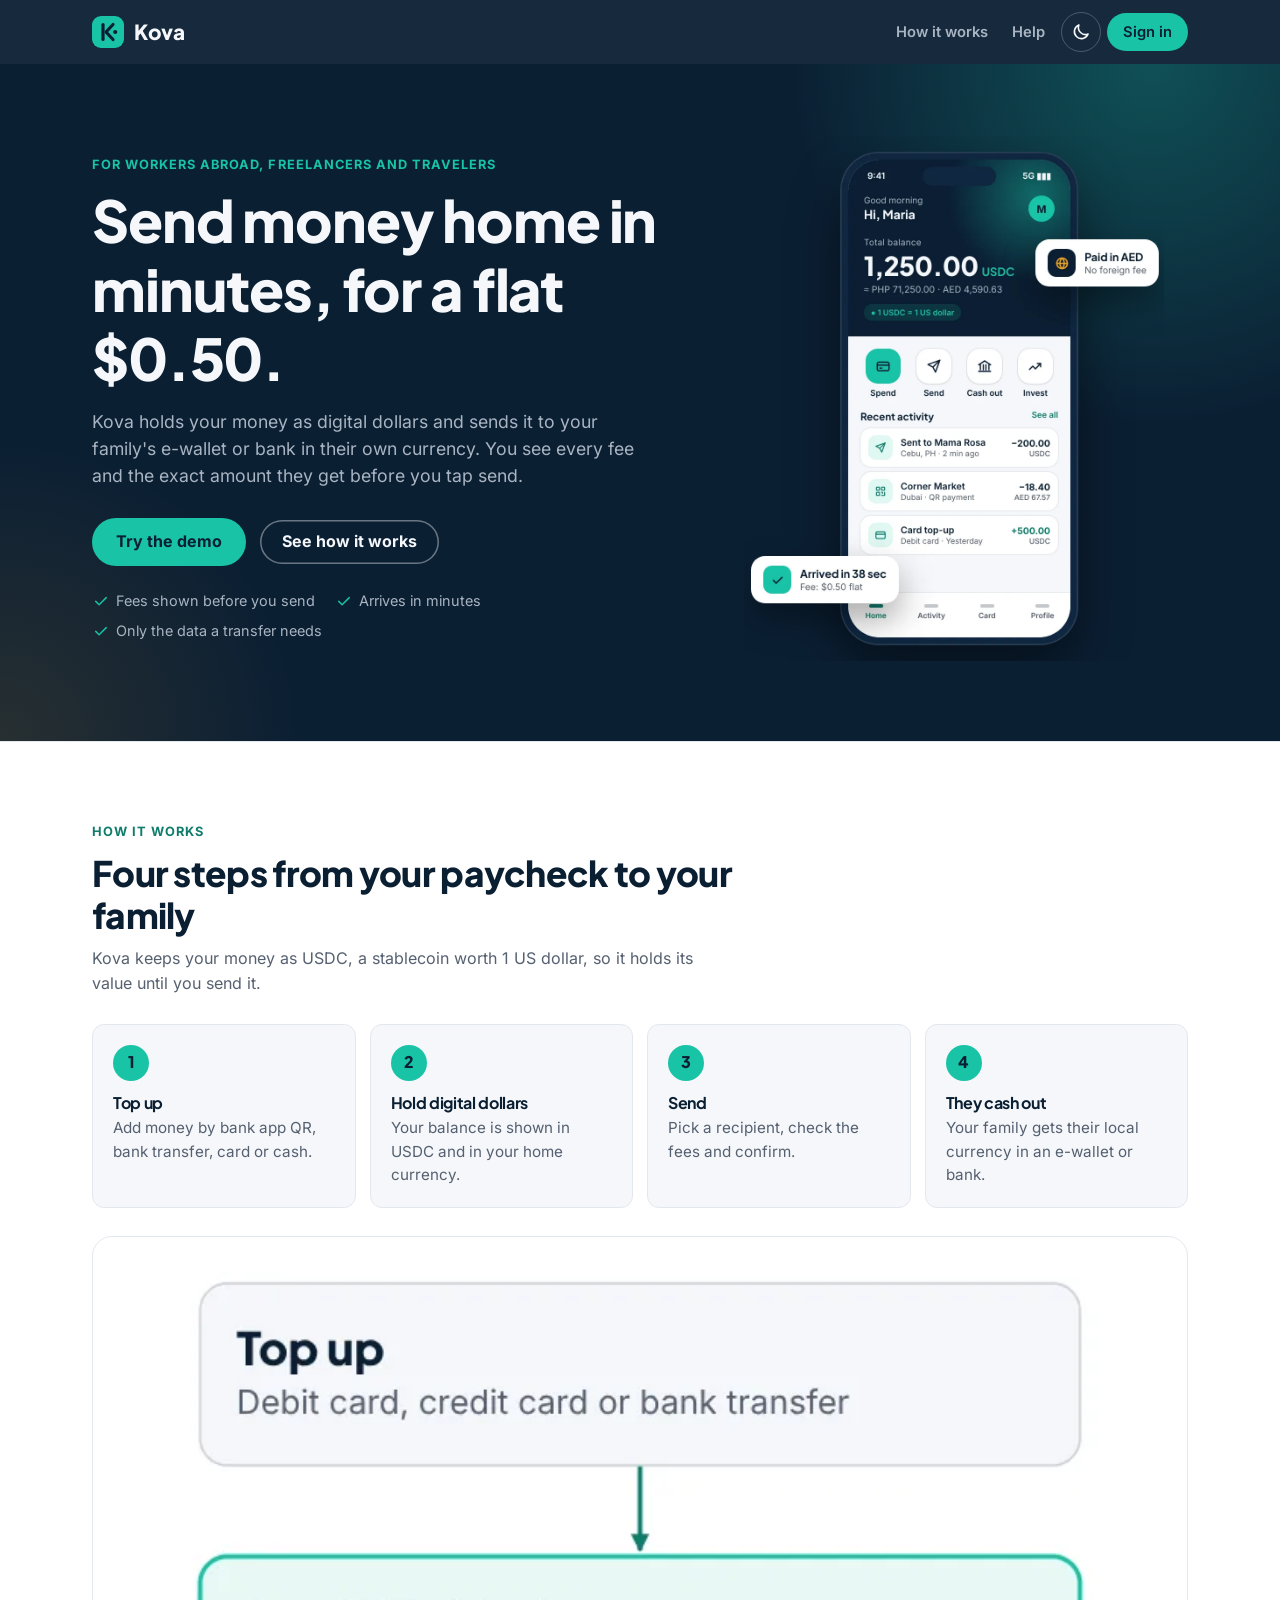
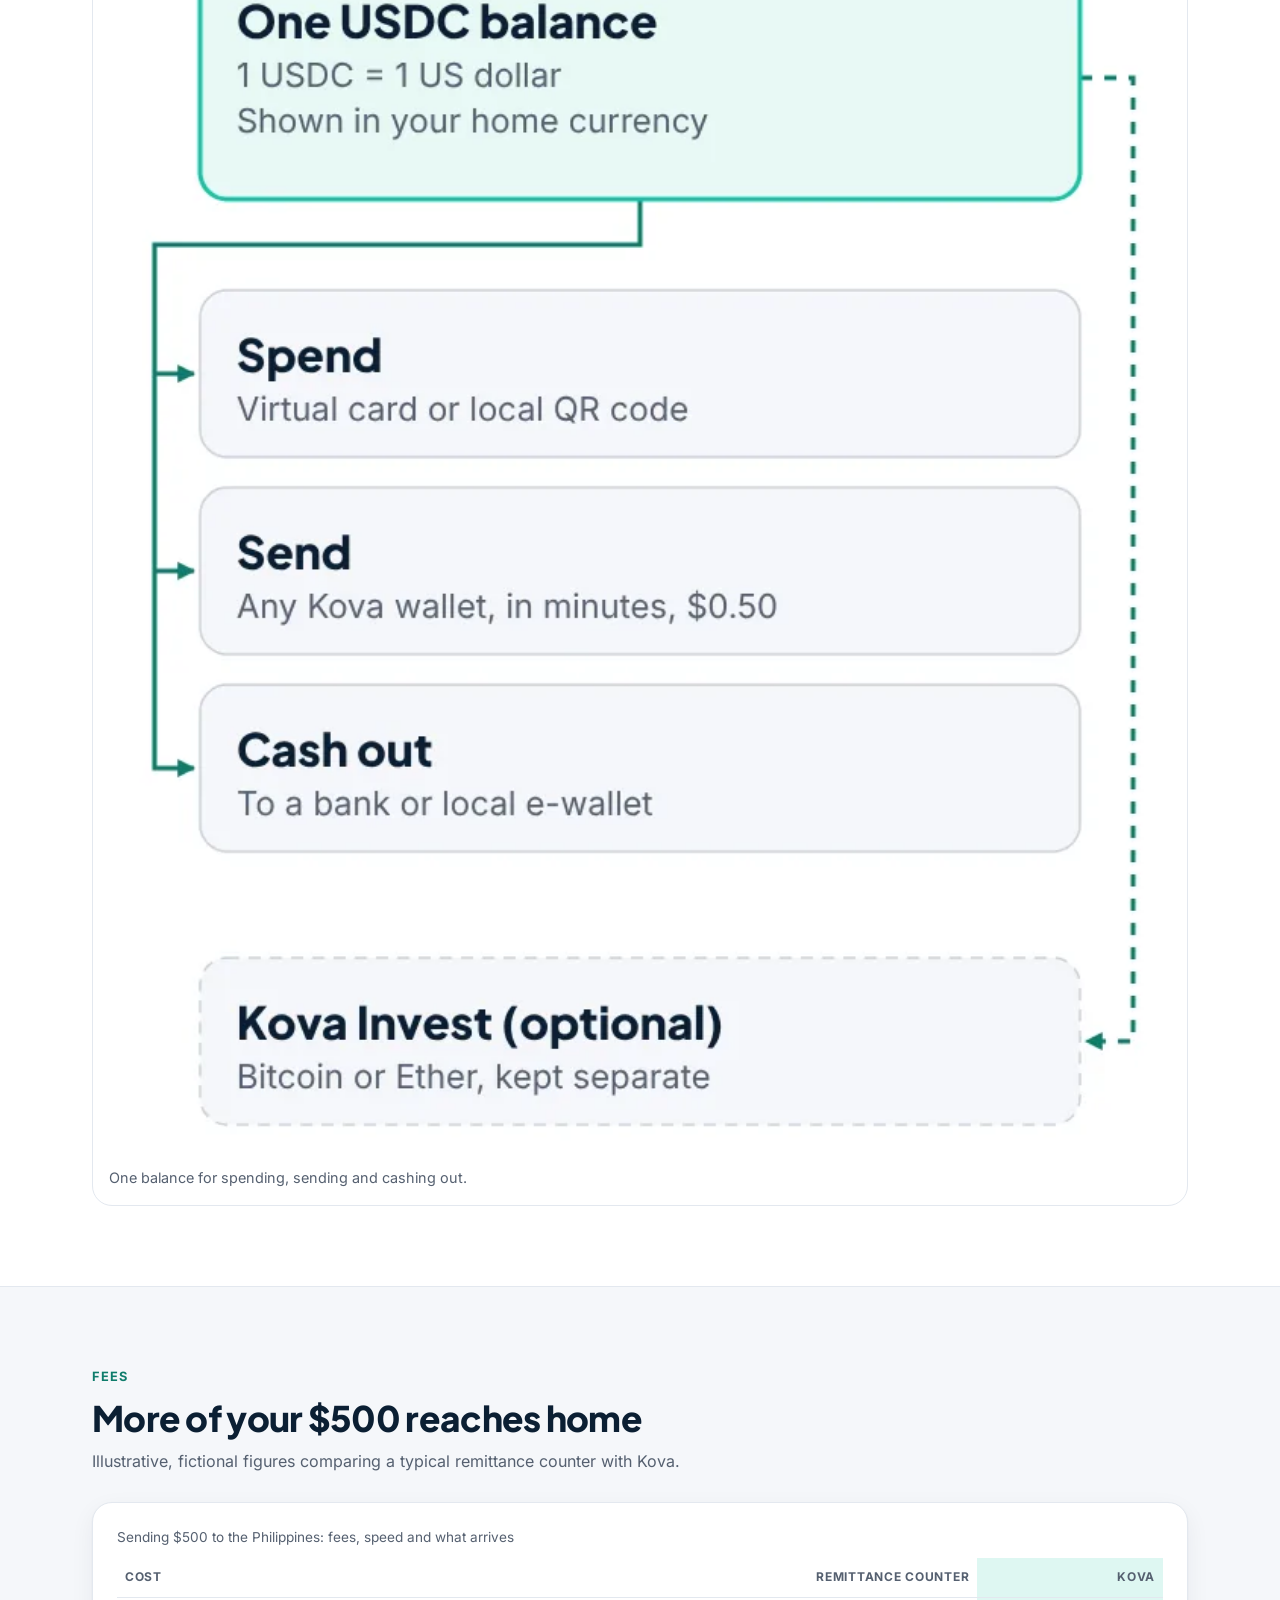
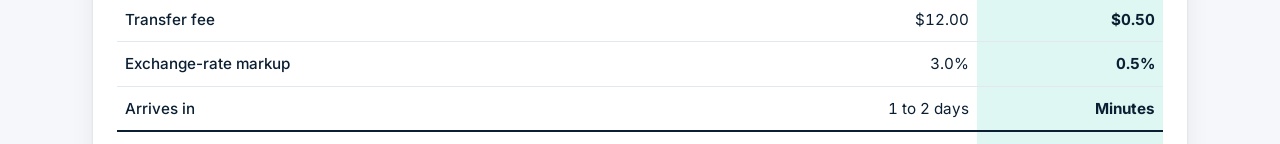
==== index.html @ 75a291e8 "Add files via upload" ====
<!DOCTYPE html>
<html lang="en">
<head>
  <meta charset="utf-8">
  <meta name="viewport" content="width=device-width, initial-scale=1, viewport-fit=cover">
  <title>Kova Wallet | Send money home in minutes for a flat $0.50</title>
  <meta name="description" content="Kova Wallet is a fictional mobile web app that helps workers abroad, freelancers and travelers add money and send it home in minutes for a flat $0.50, with every fee shown before they send.">
  <meta name="author" content="Aleck Joaquin T. Abacan">
  <meta name="theme-color" content="#0B1F33">
  <link rel="icon" href="images/kova-logo.svg" type="image/svg+xml">
  <link rel="stylesheet" href="css/style.css">
  <script src="js/theme.js"></script>
</head>
<body data-page="landing">
  <a class="skip-link" href="#main">Skip to main content</a>

  <header class="site-header">
    <div class="container">
      <a class="brand" href="index.html">
        <img src="images/kova-logo.svg" alt="" width="32" height="32">
        <span>Kova<span class="visually-hidden"> Wallet home</span></span>
      </a>
      <nav class="site-nav" aria-label="Main">
        <ul>
          <li><a class="nav-wide" href="index.html#how">How it works</a></li>
          <li><a href="help.html">Help</a></li>
          <li><button class="theme-toggle" type="button" data-theme-toggle aria-pressed="false" title="Dark mode" data-js-only hidden><svg class="icon icon-moon" viewBox="0 0 24 24" aria-hidden="true"><path d="M20.5 14.5A8.5 8.5 0 0 1 9.5 3.5a8.5 8.5 0 1 0 11 11z"/></svg><svg class="icon icon-sun" viewBox="0 0 24 24" aria-hidden="true"><circle cx="12" cy="12" r="4"/><path d="M12 2.5v2M12 19.5v2M4.6 4.6 6 6M18 18l1.4 1.4M2.5 12h2M19.5 12h2M4.6 19.4 6 18M18 6l1.4-1.4"/></svg><span class="visually-hidden">Dark mode</span></button></li>
          <li><a class="nav-cta" href="sign-in.html">Sign in</a></li>
        </ul>
      </nav>
    </div>
  </header>

  <main id="main">
    <section class="hero" aria-labelledby="hero-title">
      <div class="container hero-inner">
        <div>
          <p class="eyebrow">For workers abroad, freelancers and travelers</p>
          <h1 id="hero-title">Send money home in minutes, for a flat $0.50.</h1>
          <p class="hero-lead">Kova holds your money as digital dollars and sends it to your family's e-wallet or bank in their own currency. You see every fee and the exact amount they get before you tap send.</p>
          <div class="hero-actions">
            <a class="btn btn-primary" href="sign-in.html">Try the demo</a>
            <a class="btn btn-ghost-dark" href="#how">See how it works</a>
          </div>
          <ul class="trust-list">
            <li><svg class="icon" viewBox="0 0 24 24" aria-hidden="true"><path d="m5 12.5 4.5 4.5L19 7.5"/></svg>Fees shown before you send</li>
            <li><svg class="icon" viewBox="0 0 24 24" aria-hidden="true"><path d="m5 12.5 4.5 4.5L19 7.5"/></svg>Arrives in minutes</li>
            <li><svg class="icon" viewBox="0 0 24 24" aria-hidden="true"><path d="m5 12.5 4.5 4.5L19 7.5"/></svg>Only the data a transfer needs</li>
          </ul>
        </div>
        <div class="hero-media">
          <img src="images/kova-app.webp" alt="Kova app on a phone showing a balance of 1,250.00 USDC, buttons to send and cash out, and a transfer to Mama Rosa that arrived in 38 seconds for a $0.50 fee" width="480" height="600">
        </div>
      </div>
    </section>

    <section class="section section-white" id="how" aria-labelledby="how-title">
      <div class="container">
        <div class="section-head">
          <p class="eyebrow">How it works</p>
          <h2 id="how-title">Four steps from your paycheck to your family</h2>
          <p>Kova keeps your money as USDC, a stablecoin worth 1 US dollar, so it holds its value until you send it.</p>
        </div>
        <ol class="steps-list">
          <li><h3>Top up</h3><p>Add money by bank app QR, bank transfer, card or cash.</p></li>
          <li><h3>Hold digital dollars</h3><p>Your balance is shown in USDC and in your home currency.</p></li>
          <li><h3>Send</h3><p>Pick a recipient, check the fees and confirm.</p></li>
          <li><h3>They cash out</h3><p>Your family gets their local currency in an e-wallet or bank.</p></li>
        </ol>
        <figure class="flow-figure">
          <picture>
            <source media="(max-width: 639px)" srcset="images/kova-flow-mobile.webp" width="700" height="990">
            <img src="images/kova-flow.webp" alt="Diagram: a card or bank top-up becomes one USDC balance, which can be spent, sent to any Kova wallet or cashed out to a bank or e-wallet" width="1100" height="440" loading="lazy">
          </picture>
          <figcaption>One balance for spending, sending and cashing out.</figcaption>
        </figure>
      </div>
    </section>

    <section class="section" id="fees" aria-labelledby="fees-title">
      <div class="container">
        <div class="section-head">
          <p class="eyebrow">Fees</p>
          <h2 id="fees-title">More of your $500 reaches home</h2>
          <p>Illustrative, fictional figures comparing a typical remittance counter with Kova.</p>
        </div>
        <div class="panel table-scroll">
          <table class="data-table compare">
            <caption>Sending $500 to the Philippines: fees, speed and what arrives</caption>
            <thead>
              <tr><th scope="col">Cost</th><th scope="col" class="num">Remittance counter</th><th scope="col" class="num kova">Kova</th></tr>
            </thead>
            <tbody>
              <tr><th scope="row">Transfer fee</th><td class="num">$12.00</td><td class="num kova">$0.50</td></tr>
              <tr><th scope="row">Exchange-rate markup</th><td class="num">3.0%</td><td class="num kova">0.5%</td></tr>
              <tr><th scope="row">Arrives in</th><td class="num">1 to 2 days</td><td class="num kova">Minutes</td></tr>
            </tbody>
            <tfoot>
              <tr class="row-total"><th scope="row">Your family gets about</th><td class="num">$473</td><td class="num kova">$497</td></tr>
            </tfoot>
          </table>
        </div>
      </div>
    </section>

    <section class="section section-white" aria-labelledby="why-title">
      <div class="container">
        <div class="section-head">
          <p class="eyebrow">Why Kova</p>
          <h2 id="why-title">Built for sending home every payday</h2>
        </div>
        <div class="feature-grid">
          <article class="feature">
            <svg class="icon" viewBox="0 0 24 24" aria-hidden="true"><path d="M2 12s3.6-7 10-7 10 7 10 7-3.6 7-10 7S2 12 2 12z"/><circle cx="12" cy="12" r="3"/></svg>
            <h3>The exact amount they get, up front</h3>
            <p>See every fee and what your family receives before you confirm. No surprises in the exchange rate.</p>
          </article>
          <article class="feature">
            <svg class="icon" viewBox="0 0 24 24" aria-hidden="true"><rect x="6.5" y="2.5" width="11" height="19" rx="2.5"/><path d="M11 18h2"/></svg>
            <h3>Straight to their e-wallet</h3>
            <p>Your family cashes out to their e-wallet or bank in minutes, without queueing at a counter.</p>
          </article>
          <article class="feature">
            <svg class="icon" viewBox="0 0 24 24" aria-hidden="true"><path d="M12 3 4.5 6v5.5c0 4.5 3.2 8.2 7.5 9.5 4.3-1.3 7.5-5 7.5-9.5V6L12 3z"/><path d="m9 12 2 2 4-4"/></svg>
            <h3>Only the data a transfer needs</h3>
            <p>A name, a mobile number and an amount. Kova never asks for your home address or ID numbers.</p>
          </article>
        </div>
      </div>
    </section>

    <section class="section" aria-labelledby="cta-title">
      <div class="container">
        <div class="cta-band">
          <div>
            <h2 id="cta-title">Try sending money home</h2>
            <p>The demo account has a balance ready, so you can try a transfer in under a minute.</p>
          </div>
          <a class="btn btn-dark" href="sign-in.html">Try the demo</a>
        </div>
      </div>
    </section>
  </main>

  <footer class="site-footer">
    <div class="container">
      <ul class="footer-links">
        <li><a href="index.html">Home</a></li>
        <li><a href="sign-in.html">Sign in</a></li>
        <li><a href="help.html">Help</a></li>
        <li><a href="help.html#privacy">Privacy notice</a></li>
      </ul>
      <p><strong>Kova Wallet is a fictional prototype</strong> made by Aleck Joaquin T. Abacan for FINT109 Mobile Web App Development (FINT109-CON05, 1Q26). No real money moves, and all names, balances and rates are made up.</p>
    </div>
  </footer>

  <script src="js/app.js"></script>
</body>
</html>
---- css/style.css ----
/* ==========================================================================
   Kova Wallet app: FINT109 final project
   One stylesheet for all seven views. Mobile-first: the base styles are the
   phone layout; media queries at 768px (tablet) and 1100px (desktop) add
   columns and move the app navigation from the bottom to the top to the side.
   ========================================================================== */

/* ---------- 1. Fonts (bundled locally, SIL Open Font License) ---------- */
@font-face {
  font-family: "Inter";
  src: url("../fonts/inter-variable.woff2") format("woff2");
  font-weight: 100 900;
  font-style: normal;
  font-display: swap;
}

@font-face {
  font-family: "Plus Jakarta Sans";
  src: url("../fonts/plus-jakarta-sans-variable.woff2") format("woff2");
  font-weight: 200 800;
  font-style: normal;
  font-display: swap;
}

/* ---------- 2. Design tokens ---------- */
:root {
  --midnight: #0B1F33;
  --midnight-2: #12304D;
  --cloud: #F5F7FA;
  --white: #FFFFFF;
  --slate: #556070;
  --mint: #19C3A6;
  --mint-tint: rgba(25, 195, 166, 0.14);
  --deep-mint: #0E7C6B;
  --amber: #F5A524;
  --line: #E3E8EF;
  --line-strong: #B8C2CE;
  --error: #B42318;
  --error-tint: #FEF3F2;
  --success: #067647;
  --success-tint: #ECFDF3;
  --on-dark: #F5F7FA;
  --on-dark-muted: #A9B4C2;
  --navy: #0B1F33;          /* header, hero, balance card: dark in both themes */
  --on-accent: #0B1F33;     /* text on mint or amber */
  --on-ink: #F5F7FA;        /* text on a --midnight background (inverse chips) */
  --pending: #8A5A00;
  --chevron: url("data:image/svg+xml,%3Csvg xmlns='http://www.w3.org/2000/svg' viewBox='0 0 24 24' fill='none' stroke='%23556070' stroke-width='2' stroke-linecap='round' stroke-linejoin='round'%3E%3Cpath d='m6 9 6 6 6-6'/%3E%3C/svg%3E");
  --font-head: "Plus Jakarta Sans", system-ui, -apple-system, "Segoe UI", Roboto, sans-serif;
  --font-body: "Inter", system-ui, -apple-system, "Segoe UI", Roboto, sans-serif;
  --radius: 20px;
  --radius-sm: 12px;
  --shadow: 0 1px 2px rgba(11, 31, 51, 0.05), 0 8px 24px rgba(11, 31, 51, 0.06);
  --header-h: 64px;
  --tabbar-h: 68px;
  --max: 1160px;
  color-scheme: light;
}

/* Dark theme: follows the device setting, or the switch in the header.
   The same values are set twice: once for the device setting (unless the
   person picked light), once for an explicit choice of dark. */
@media (prefers-color-scheme: dark) {
  :root:not([data-theme="light"]) {
    --midnight: #E6ECF2;
    --cloud: #08121C;
    --white: #101C29;
    --slate: #A1AEBE;
    --deep-mint: #3DD6BC;
    --mint-tint: rgba(25, 195, 166, 0.16);
    --line: #22344A;
    --line-strong: #5E7590;
    --error: #FF8A80;
    --error-tint: rgba(255, 138, 128, 0.1);
    --success: #5EE0A1;
    --success-tint: rgba(94, 224, 161, 0.12);
    --navy: #0F2438;
    --on-ink: #0B1F33;
    --pending: #FDB022;
    --shadow: 0 1px 2px rgba(0, 0, 0, 0.35), 0 8px 24px rgba(0, 0, 0, 0.35);
    --chevron: url("data:image/svg+xml,%3Csvg xmlns='http://www.w3.org/2000/svg' viewBox='0 0 24 24' fill='none' stroke='%23A1AEBE' stroke-width='2' stroke-linecap='round' stroke-linejoin='round'%3E%3Cpath d='m6 9 6 6 6-6'/%3E%3C/svg%3E");
    color-scheme: dark;
  }
}

:root[data-theme="dark"] {
  --midnight: #E6ECF2;
  --cloud: #08121C;
  --white: #101C29;
  --slate: #A1AEBE;
  --deep-mint: #3DD6BC;
  --mint-tint: rgba(25, 195, 166, 0.16);
  --line: #22344A;
  --line-strong: #5E7590;
  --error: #FF8A80;
  --error-tint: rgba(255, 138, 128, 0.1);
  --success: #5EE0A1;
  --success-tint: rgba(94, 224, 161, 0.12);
  --navy: #0F2438;
  --on-ink: #0B1F33;
  --pending: #FDB022;
  --shadow: 0 1px 2px rgba(0, 0, 0, 0.35), 0 8px 24px rgba(0, 0, 0, 0.35);
  --chevron: url("data:image/svg+xml,%3Csvg xmlns='http://www.w3.org/2000/svg' viewBox='0 0 24 24' fill='none' stroke='%23A1AEBE' stroke-width='2' stroke-linecap='round' stroke-linejoin='round'%3E%3Cpath d='m6 9 6 6 6-6'/%3E%3C/svg%3E");
  color-scheme: dark;
}

/* ---------- 3. Base ---------- */
*,
*::before,
*::after {
  box-sizing: border-box;
}

html {
  scroll-behavior: smooth;
  /* Keep focused fields and anchors clear of the sticky header and the phone tab bar */
  scroll-padding-top: calc(var(--header-h) + 16px);
  scroll-padding-bottom: calc(var(--tabbar-h) + 16px);
  -webkit-text-size-adjust: 100%;
}

body {
  margin: 0;
  font-family: var(--font-body);
  font-size: 1rem;
  line-height: 1.55;
  color: var(--midnight);
  background: var(--cloud);
  -webkit-font-smoothing: antialiased;
}

img,
svg {
  display: block;
  max-width: 100%;
}

img {
  height: auto;
}

h1,
h2,
h3 {
  margin: 0;
  font-family: var(--font-head);
  line-height: 1.2;
  letter-spacing: -0.02em;
}

h1 {
  font-size: clamp(1.6rem, 6vw, 2.2rem);
  font-weight: 800;
}

h2 {
  font-size: 1.2rem;
  font-weight: 800;
}

h3 {
  font-size: 1rem;
  font-weight: 700;
}

p {
  margin: 0;
}

a {
  color: var(--deep-mint);
  text-underline-offset: 3px;
}

a:hover {
  color: var(--midnight);
}

:focus-visible {
  outline: 3px solid var(--mint);
  outline-offset: 2px;
  border-radius: 8px;
}

.visually-hidden {
  position: absolute !important;
  width: 1px;
  height: 1px;
  padding: 0;
  margin: -1px;
  overflow: hidden;
  clip: rect(0, 0, 0, 0);
  white-space: nowrap;
  border: 0;
}

.skip-link {
  position: absolute;
  left: 12px;
  top: -60px;
  z-index: 100;
  padding: 10px 16px;
  border-radius: var(--radius-sm);
  background: var(--mint);
  color: var(--on-accent);
  font-weight: 700;
  text-decoration: none;
}

.skip-link:focus {
  top: 12px;
}

.icon {
  width: 22px;
  height: 22px;
  fill: none;
  stroke: currentColor;
  stroke-width: 1.9;
  stroke-linecap: round;
  stroke-linejoin: round;
  flex: none;
}

/* The hidden attribute always wins over component display rules.
   Elements marked data-js-only stay hidden until app.js reveals them. */
[hidden] {
  display: none !important;
}

/* ---------- 4. Buttons and links ---------- */
.btn {
  display: inline-flex;
  align-items: center;
  justify-content: center;
  gap: 8px;
  min-height: 48px;
  padding: 12px 22px;
  border-radius: 999px;
  border: 2px solid transparent;
  font: inherit;
  font-weight: 700;
  line-height: 1.2;
  text-align: center;
  text-decoration: none;
  cursor: pointer;
  transition: transform 0.15s ease, background-color 0.15s ease, box-shadow 0.15s ease;
}

@media (hover: hover) {
  .btn:hover {
    transform: translateY(-1px);
  }

  .quick-actions a:hover {
    transform: translateY(-2px);
  }
}

.btn-primary {
  background: var(--mint);
  color: var(--on-accent);
}

.btn-primary:hover {
  background: #3DD6BC;
  color: var(--on-accent);
}

.btn-dark {
  background: var(--navy);
  color: var(--on-dark);
}

.btn-dark:hover {
  background: var(--midnight-2);
  color: var(--on-dark);
}

.btn-secondary {
  background: var(--white);
  color: var(--midnight);
  box-shadow: inset 0 0 0 1.5px var(--line-strong);
}

.btn-secondary:hover {
  color: var(--midnight);
  box-shadow: inset 0 0 0 1.5px var(--midnight);
}

.btn-ghost-dark {
  color: var(--on-dark);
  box-shadow: inset 0 0 0 1.5px rgba(245, 247, 250, 0.4);
}

.btn-ghost-dark:hover {
  color: var(--on-dark);
  background: rgba(255, 255, 255, 0.08);
}

.btn-block {
  width: 100%;
}

.text-button {
  padding: 0;
  border: 0;
  background: none;
  color: var(--deep-mint);
  font: inherit;
  font-weight: 600;
  text-decoration: underline;
  text-underline-offset: 3px;
  cursor: pointer;
}

/* ---------- 5. Public pages (landing, sign in) ---------- */
.container {
  width: 100%;
  max-width: var(--max);
  margin: 0 auto;
  padding: 0 20px;
}

.site-header {
  position: sticky;
  top: 0;
  z-index: 50;
  background: rgba(11, 31, 51, 0.95);
  backdrop-filter: blur(10px);
  -webkit-backdrop-filter: blur(10px);
}

.site-header .container {
  display: flex;
  align-items: center;
  justify-content: space-between;
  gap: 12px;
  min-height: var(--header-h);
}

.brand {
  display: inline-flex;
  align-items: center;
  gap: 10px;
  color: var(--on-dark);
  text-decoration: none;
  font-family: var(--font-head);
  font-weight: 800;
  font-size: 1.3rem;
  letter-spacing: -0.02em;
}

.brand:hover {
  color: var(--on-dark);
}

.site-nav ul {
  display: flex;
  align-items: center;
  gap: 4px;
  margin: 0;
  padding: 0;
  list-style: none;
}

.site-nav a {
  display: block;
  padding: 8px 10px;
  white-space: nowrap;
  border-radius: 999px;
  color: var(--on-dark-muted);
  font-size: 0.92rem;
  font-weight: 600;
  text-decoration: none;
}

.site-nav a:hover {
  color: var(--on-dark);
}

.site-nav .nav-wide {
  display: none;
}

.site-nav .nav-cta {
  background: var(--mint);
  color: var(--on-accent);
  padding: 8px 16px;
}

.site-nav .nav-cta:hover {
  color: var(--on-accent);
  background: #3DD6BC;
}

.site-nav a[aria-current="page"]:not(.nav-cta) {
  color: var(--on-dark);
}

.hero {
  color: var(--on-dark);
  background:
    radial-gradient(600px circle at 90% 0%, rgba(25, 195, 166, 0.3), transparent 60%),
    radial-gradient(500px circle at 0% 100%, rgba(245, 165, 36, 0.12), transparent 60%),
    var(--navy);
  padding: 48px 0 56px;
}

.hero-inner {
  display: grid;
  gap: 40px;
  align-items: center;
}

.eyebrow {
  margin-bottom: 10px;
  color: var(--deep-mint);
  font-size: 0.8rem;
  font-weight: 700;
  letter-spacing: 0.08em;
  text-transform: uppercase;
}

.hero .eyebrow {
  color: var(--mint);
}

.hero h1 {
  font-size: clamp(2.2rem, 8vw, 3.6rem);
  max-width: 15ch;
}

.hero-lead {
  max-width: 34rem;
  margin-top: 16px;
  color: var(--on-dark-muted);
  font-size: 1.1rem;
}

.hero-actions {
  display: flex;
  flex-wrap: wrap;
  gap: 12px;
  margin-top: 28px;
}

.trust-list {
  display: flex;
  flex-wrap: wrap;
  gap: 8px 20px;
  margin: 24px 0 0;
  padding: 0;
  list-style: none;
  color: var(--on-dark-muted);
  font-size: 0.9rem;
}

.trust-list li {
  display: flex;
  align-items: center;
  gap: 6px;
}

.trust-list .icon {
  width: 18px;
  height: 18px;
  color: var(--mint);
}

.hero-media img {
  width: min(100%, 420px);
  margin: 0 auto;
}

.section {
  padding: 56px 0;
}

.section-white {
  background: var(--white);
  border-top: 1px solid var(--line);
  border-bottom: 1px solid var(--line);
}

.section-head {
  max-width: 40rem;
  margin-bottom: 28px;
}

.section-head h2 {
  font-size: clamp(1.6rem, 5vw, 2.2rem);
}

.section-head p:not(.eyebrow) {
  margin-top: 10px;
  color: var(--slate);
}

.steps-list {
  display: grid;
  gap: 14px;
  margin: 0;
  padding: 0;
  list-style: none;
  counter-reset: step;
}

.steps-list li {
  padding: 20px;
  border-radius: var(--radius-sm);
  background: var(--cloud);
  border: 1px solid var(--line);
  counter-increment: step;
}

.steps-list li::before {
  content: counter(step);
  display: grid;
  place-items: center;
  width: 36px;
  height: 36px;
  margin-bottom: 12px;
  border-radius: 50%;
  background: var(--mint);
  color: var(--on-accent);
  font-family: var(--font-head);
  font-weight: 800;
}

.steps-list p {
  margin-top: 4px;
  color: var(--slate);
  font-size: 0.95rem;
}

.flow-figure {
  margin: 28px 0 0;
  padding: 16px;
  border-radius: var(--radius);
  background: var(--white);
  border: 1px solid var(--line);
}

.flow-figure img {
  width: 100%;
}

.flow-figure figcaption {
  margin-top: 12px;
  color: var(--slate);
  font-size: 0.9rem;
}

.feature-grid {
  display: grid;
  gap: 16px;
}

.feature {
  padding: 24px;
  border-radius: var(--radius);
  background: var(--white);
  border: 1px solid var(--line);
  box-shadow: var(--shadow);
}

.feature .icon {
  width: 44px;
  height: 44px;
  padding: 10px;
  margin-bottom: 14px;
  border-radius: 12px;
  background: var(--mint-tint);
  color: var(--deep-mint);
}

.feature p {
  margin-top: 6px;
  color: var(--slate);
}

.cta-band {
  display: grid;
  gap: 18px;
  padding: 32px 24px;
  border-radius: 24px;
  background:
    radial-gradient(400px circle at 100% 0%, rgba(255, 255, 255, 0.35), transparent 60%),
    var(--mint);
  color: var(--on-accent);
}

.cta-band p {
  margin-top: 6px;
}

.cta-band .btn {
  justify-self: start;
}

.site-footer {
  padding: 32px 0 40px;
  background: var(--navy);
  color: var(--on-dark-muted);
  font-size: 0.9rem;
}

.site-footer .container {
  display: grid;
  gap: 16px;
}

.site-footer a {
  color: var(--on-dark);
}

.footer-links {
  display: flex;
  flex-wrap: wrap;
  gap: 8px 20px;
  margin: 0;
  padding: 0;
  list-style: none;
}

/* Sign in */
.auth-main {
  min-height: calc(100vh - var(--header-h));
  padding: 32px 0 48px;
}

.auth-card {
  max-width: 460px;
  margin: 0 auto;
  padding: 28px 22px;
  border-radius: var(--radius);
  background: var(--white);
  border: 1px solid var(--line);
  box-shadow: var(--shadow);
}

.auth-card > p {
  margin-top: 8px;
  color: var(--slate);
}

.demo-box {
  display: grid;
  gap: 8px;
  margin: 20px 0;
  padding: 14px 16px;
  border-radius: var(--radius-sm);
  background: var(--mint-tint);
  font-size: 0.92rem;
}

.demo-box dl {
  display: grid;
  grid-template-columns: auto 1fr;
  gap: 2px 12px;
  margin: 0;
}

.demo-box dt {
  color: var(--slate);
}

.demo-box dd {
  margin: 0;
  font-weight: 700;
  overflow-wrap: anywhere;
}

/* The error summary on the sign-in card needs space before the first field */
.auth-card .error-summary {
  margin-bottom: 20px;
}

.auth-links {
  display: grid;
  gap: 0;
  margin-top: 20px;
  font-size: 0.95rem;
  text-align: center;
}

/* ---------- 6. App shell (signed-in views) ---------- */
.app-shell {
  display: grid;
  grid-template-columns: minmax(0, 1fr);
  grid-template-areas:
    "header"
    "main"
    "footer";
  min-height: 100vh;
}

.app-header {
  grid-area: header;
  position: sticky;
  top: 0;
  z-index: 30;
  display: flex;
  align-items: center;
  gap: 10px;
  height: var(--header-h);
  padding: 0 16px;
  background: var(--navy);
  color: var(--on-dark);
}

.prototype-badge {
  margin-right: auto;
  padding: 3px 10px;
  border-radius: 999px;
  background: rgba(245, 165, 36, 0.16);
  color: var(--amber);
  font-size: 0.75rem;
  font-weight: 700;
}

.sign-out {
  padding: 8px 6px;
  color: var(--on-dark-muted);
  font-size: 0.88rem;
  font-weight: 600;
  white-space: nowrap;
}

/* Very small phones: keep the logo, hide the word "Kova" visually */
@media (max-width: 359px) {
  .app-header .brand > span {
    position: absolute;
    width: 1px;
    height: 1px;
    overflow: hidden;
    clip: rect(0, 0, 0, 0);
    white-space: nowrap;
  }
}

.sign-out:hover {
  color: var(--on-dark);
}

.avatar {
  display: grid;
  place-items: center;
  flex: none;
  width: 38px;
  height: 38px;
  border-radius: 50%;
  background: var(--mint);
  color: var(--on-accent);
  font-family: var(--font-head);
  font-weight: 800;
}

/* Bottom tab bar on phones */
.app-nav {
  position: fixed;
  left: 0;
  right: 0;
  bottom: 0;
  z-index: 40;
  background: var(--white);
  border-top: 1px solid var(--line);
  padding-bottom: env(safe-area-inset-bottom, 0px);
}

.app-nav ul {
  display: grid;
  grid-auto-flow: column;
  grid-auto-columns: minmax(0, 1fr);
  height: var(--tabbar-h);
  margin: 0;
  padding: 0;
  list-style: none;
}

.app-nav a {
  display: flex;
  flex-direction: column;
  align-items: center;
  justify-content: center;
  gap: 4px;
  height: 100%;
  color: var(--slate);
  font-size: 0.75rem;
  font-weight: 600;
  text-decoration: none;
}

.app-nav a span {
  text-align: center;
  line-height: 1.15;
}

/* Phones: icons line up even when a label wraps to two lines */
@media (max-width: 767px) {
  .app-nav a {
    justify-content: flex-start;
    padding-top: 11px;
  }
}

.app-nav a[aria-current] {
  color: var(--deep-mint);
  font-weight: 800;
}

.app-nav a[aria-current] .icon {
  stroke-width: 2.4;
}

.app-main {
  grid-area: main;
  display: grid;
  grid-template-columns: minmax(0, 1fr);
  align-content: start;
  gap: 16px;
  width: 100%;
  max-width: 1200px;
  padding: 20px 16px;
}

.page-head {
  display: grid;
  gap: 6px;
}

.page-head p {
  color: var(--slate);
}

.app-footer {
  grid-area: footer;
  padding: 8px 16px calc(var(--tabbar-h) + 28px);
  color: var(--slate);
  font-size: 0.85rem;
}

.app-footer p + p {
  margin-top: 4px;
}

.panel {
  min-width: 0;
  padding: 20px;
  border-radius: var(--radius);
  background: var(--white);
  border: 1px solid var(--line);
  box-shadow: var(--shadow);
}

.panel-head {
  display: flex;
  align-items: baseline;
  justify-content: space-between;
  gap: 12px;
  margin-bottom: 14px;
}

.panel-head a {
  font-size: 0.9rem;
  font-weight: 600;
}

/* Progress steps (send, review, done) */
.progress {
  display: flex;
  gap: 8px;
  margin: 0;
  padding: 0;
  list-style: none;
  font-size: 0.85rem;
  font-weight: 600;
  color: var(--slate);
}

.progress li {
  display: flex;
  align-items: center;
  gap: 6px;
}

.progress li + li::before {
  content: "";
  width: 16px;
  height: 1.5px;
  background: var(--line-strong);
}

.progress span {
  display: grid;
  place-items: center;
  width: 24px;
  height: 24px;
  border-radius: 50%;
  border: 1.5px solid var(--line-strong);
  font-size: 0.75rem;
}

.progress [aria-current] {
  color: var(--midnight);
}

.progress [aria-current] span {
  background: var(--midnight);
  border-color: var(--midnight);
  color: var(--on-ink);
}

.progress .done span {
  background: var(--mint);
  border-color: var(--mint);
  color: var(--on-accent);
}

/* ---------- 7. Dashboard ---------- */
.balance-card {
  position: relative;
  overflow: hidden;
  display: flex;
  flex-direction: column;
  gap: 4px;
  padding: 22px 20px;
  border-radius: var(--radius);
  color: var(--on-dark);
  background:
    radial-gradient(360px circle at 100% 0%, rgba(25, 195, 166, 0.45), transparent 60%),
    radial-gradient(300px circle at 0% 100%, rgba(245, 165, 36, 0.18), transparent 60%),
    var(--navy);
}

.balance-top {
  display: flex;
  align-items: center;
  justify-content: space-between;
  gap: 12px;
}

.balance-label {
  color: var(--on-dark-muted);
  font-size: 0.9rem;
}

.balance-toggle {
  display: inline-flex;
  align-items: center;
  gap: 6px;
  min-height: 36px;
  padding: 6px 12px;
  border-radius: 999px;
  border: 0;
  background: rgba(255, 255, 255, 0.1);
  color: var(--on-dark);
  font: inherit;
  font-size: 0.8rem;
  font-weight: 600;
  cursor: pointer;
}

.balance-toggle .icon {
  width: 16px;
  height: 16px;
}

.balance-amount {
  font-family: var(--font-head);
  font-size: clamp(2.2rem, 10vw, 3rem);
  font-weight: 800;
  letter-spacing: -0.03em;
  line-height: 1.1;
}

.balance-amount small {
  font-size: 1rem;
  color: var(--mint);
  letter-spacing: 0;
}

.balance-local {
  margin-bottom: 14px;
  color: var(--on-dark-muted);
}

.balance-card.is-hidden .balance-value {
  filter: blur(9px);
  user-select: none;
}

.balance-foot {
  display: flex;
  flex-wrap: wrap;
  align-items: center;
  justify-content: space-between;
  gap: 10px;
  margin-top: auto;
}

.balance-add {
  display: inline-flex;
  align-items: center;
  gap: 6px;
  min-height: 40px;
  padding: 8px 16px;
  border-radius: 999px;
  background: var(--mint);
  color: var(--on-accent);
  font-size: 0.9rem;
  font-weight: 700;
  text-decoration: none;
}

.balance-add .icon {
  width: 18px;
  height: 18px;
  stroke-width: 2.2;
}

.balance-add:hover {
  background: #3fd3b9;
}

.peg {
  align-self: flex-start;
  padding: 4px 10px;
  border-radius: 999px;
  background: rgba(25, 195, 166, 0.16);
  color: var(--mint);
  font-size: 0.78rem;
  font-weight: 600;
}

.quick-actions {
  display: grid;
  grid-template-columns: repeat(2, minmax(0, 1fr));
  gap: 10px;
  margin: 0;
  padding: 0;
  list-style: none;
}

.quick-actions a {
  display: flex;
  align-items: center;
  gap: 10px;
  min-height: 64px;
  padding: 12px;
  border-radius: var(--radius-sm);
  background: var(--white);
  border: 1px solid var(--line);
  color: var(--midnight);
  font-size: 0.9rem;
  font-weight: 700;
  line-height: 1.25;
  text-decoration: none;
  transition: border-color 0.15s ease, transform 0.15s ease;
}

.quick-actions a:hover {
  border-color: var(--mint);
}

.quick-actions .icon {
  width: 40px;
  height: 40px;
  padding: 9px;
  border-radius: 12px;
  background: var(--mint-tint);
  color: var(--deep-mint);
}

.quick-actions small {
  display: block;
  color: var(--slate);
  font-weight: 500;
  font-size: 0.78rem;
}

.scheduled {
  display: flex;
  align-items: center;
  gap: 14px;
}

.scheduled .icon {
  width: 44px;
  height: 44px;
  padding: 10px;
  border-radius: 12px;
  background: rgba(245, 165, 36, 0.16);
  color: var(--pending);
}

.scheduled p {
  color: var(--slate);
  font-size: 0.9rem;
}

.scheduled b {
  color: var(--midnight);
}

/* Several items under "Coming up" get breathing room and a divider */
.scheduled + .scheduled {
  margin-top: 14px;
  padding-top: 14px;
  border-top: 1px solid var(--line);
}

/* Transaction list (dashboard) */
.tx-list {
  margin: 0;
  padding: 0;
  list-style: none;
}

.tx {
  display: flex;
  align-items: center;
  gap: 12px;
  padding: 10px 0;
  border-bottom: 1px solid var(--line);
}

.tx:last-child {
  border-bottom: 0;
}

.tx-icon {
  display: grid;
  place-items: center;
  flex: none;
  width: 40px;
  height: 40px;
  border-radius: 12px;
  background: var(--mint-tint);
  color: var(--deep-mint);
}

.tx-icon .icon {
  width: 20px;
  height: 20px;
}

.tx-what {
  flex: 1;
  min-width: 0;
}

.tx-what b {
  display: block;
  overflow: hidden;
  text-overflow: ellipsis;
  white-space: nowrap;
}

.tx-what small,
.tx-amount small {
  display: block;
  color: var(--slate);
  font-size: 0.8rem;
  font-weight: 500;
}

.tx-amount {
  flex: none;
  text-align: right;
  font-weight: 700;
  font-variant-numeric: tabular-nums;
}

.amount-in {
  color: var(--success);
}

.badge-new {
  display: inline-block;
  margin-left: 6px;
  padding: 1px 8px;
  border-radius: 999px;
  background: var(--amber);
  color: var(--on-accent);
  font-size: 0.75rem;
  font-weight: 800;
  vertical-align: middle;
}

/* ---------- 8. Tables ---------- */
.data-table {
  width: 100%;
  border-collapse: collapse;
  font-size: 0.95rem;
}

.data-table caption {
  caption-side: top;
  padding-bottom: 10px;
  text-align: left;
  color: var(--slate);
  font-size: 0.85rem;
}

.data-table th,
.data-table td {
  padding: 10px 8px;
  border-bottom: 1px solid var(--line);
  text-align: left;
  vertical-align: top;
}

.data-table thead th {
  color: var(--slate);
  font-size: 0.75rem;
  letter-spacing: 0.06em;
  text-transform: uppercase;
}

.data-table .num {
  text-align: right;
  white-space: nowrap;
  font-variant-numeric: tabular-nums;
}

.data-table thead th.num {
  white-space: normal;
}

.data-table tbody th {
  font-weight: 500;
}

.data-table tfoot th,
.data-table tfoot td {
  border-bottom: 0;
  font-weight: 800;
}

.data-table .row-total th,
.data-table .row-total td {
  border-top: 2px solid var(--midnight);
  font-weight: 800;
}

.compare .kova {
  background: var(--mint-tint);
  font-weight: 700;
}

@media (max-width: 639px) {
  .compare th,
  .compare td {
    padding: 10px 6px;
  }

  .compare thead th {
    letter-spacing: 0.02em;
  }
}

/* Two-column reference tables (privacy notice) become labelled cards on phones */
@media (max-width: 639px) {
  .label-table thead {
    position: absolute;
    width: 1px;
    height: 1px;
    overflow: hidden;
    clip: rect(0, 0, 0, 0);
  }

  .label-table,
  .label-table tbody,
  .label-table tr,
  .label-table th,
  .label-table td {
    display: block;
  }

  .label-table caption {
    display: block;
  }

  .label-table tbody tr {
    padding: 12px 0;
    border-bottom: 1px solid var(--line);
  }

  .label-table tbody th,
  .label-table tbody td {
    padding: 0;
    border: 0;
  }

  .label-table tbody th {
    margin-bottom: 6px;
    font-weight: 700;
  }

  .label-table td,
  .label-table td.num {
    text-align: left;
  }

  .label-table td[data-label] {
    display: grid;
    grid-template-columns: 5.5rem 1fr;
    gap: 8px;
    margin-top: 4px;
  }

  .label-table td[data-label]::before {
    content: attr(data-label);
    color: var(--slate);
    font-size: 0.85rem;
    font-weight: 600;
  }
}

.table-scroll {
  overflow-x: auto;
}

.status {
  display: inline-block;
  padding: 2px 10px;
  border-radius: 999px;
  background: var(--success-tint);
  color: var(--success);
  font-size: 0.78rem;
  font-weight: 700;
}

.status.pending {
  background: rgba(245, 165, 36, 0.16);
  color: var(--pending);
}

/* Activity table becomes stacked cards on phones */
@media (max-width: 639px) {
  .stack-table thead {
    position: absolute;
    width: 1px;
    height: 1px;
    overflow: hidden;
    clip: rect(0, 0, 0, 0);
  }

  .stack-table,
  .stack-table tbody,
  .stack-table tfoot,
  .stack-table tr,
  .stack-table th,
  .stack-table td {
    display: block;
  }

  .stack-table caption {
    display: block;
  }

  .stack-table tbody tr {
    display: grid;
    grid-template-columns: auto 1fr auto;
    align-items: center;
    gap: 4px 8px;
    padding: 12px 0;
    border-bottom: 1px solid var(--line);
  }

  .stack-table tbody th,
  .stack-table tbody td {
    padding: 0;
    border: 0;
  }

  .stack-table tbody th {
    grid-column: 1 / 3;
    font-weight: 700;
  }

  .stack-table td.col-date {
    grid-column: 1;
    grid-row: 2;
    color: var(--slate);
    font-size: 0.85rem;
  }

  .stack-table td.col-type {
    display: none;
  }

  .stack-table td.col-amount {
    grid-column: 3;
    grid-row: 1;
    text-align: right;
    font-weight: 700;
  }

  .stack-table td.col-local {
    grid-column: 3;
    grid-row: 2;
    text-align: right;
    color: var(--slate);
    font-size: 0.85rem;
  }

  .stack-table td.col-status {
    grid-column: 2;
    grid-row: 2;
    justify-self: start;
  }

  .stack-table tfoot tr {
    display: flex;
    justify-content: space-between;
    padding-top: 12px;
  }

  .stack-table tfoot th,
  .stack-table tfoot td {
    padding: 0;
  }

  .stack-table tfoot td:empty {
    display: none;
  }
}

/* ---------- 9. Forms ---------- */
.form {
  display: grid;
  gap: 20px;
}

.form-intro {
  margin-top: 6px;
  margin-bottom: 14px;
  color: var(--slate);
  font-size: 0.92rem;
}

fieldset {
  min-width: 0;
  margin: 0;
  padding: 0;
  border: 0;
}

legend {
  padding: 0;
  margin-bottom: 12px;
  font-family: var(--font-head);
  font-size: 1.05rem;
  font-weight: 800;
}

.fields {
  display: grid;
  gap: 16px;
}

.field {
  display: grid;
  gap: 6px;
}

.field > label,
.field-label {
  font-weight: 700;
  font-size: 0.95rem;
}

.optional {
  color: var(--slate);
  font-weight: 500;
}

.hint {
  color: var(--slate);
  font-size: 0.85rem;
}

.input,
.select {
  width: 100%;
  min-height: 48px;
  padding: 10px 14px;
  border-radius: var(--radius-sm);
  border: 1.5px solid var(--line-strong);
  background: var(--white);
  color: var(--midnight);
  font: inherit;
  font-size: 1rem; /* 16px stops iPhones zooming in on focus */
}

.select {
  appearance: none;
  -webkit-appearance: none;
  padding-right: 40px;
  background-image: var(--chevron);
  background-repeat: no-repeat;
  background-position: right 12px center;
  background-size: 18px;
}

.input:focus,
.select:focus {
  outline: 3px solid transparent;
  border-color: var(--deep-mint);
  box-shadow: 0 0 0 3px rgba(25, 195, 166, 0.3);
}

.input-group {
  display: flex;
  align-items: stretch;
}

.input-group .input {
  border-radius: var(--radius-sm) 0 0 var(--radius-sm);
}

.input-addon {
  display: grid;
  place-items: center;
  padding: 0 14px;
  border: 1.5px solid var(--line-strong);
  border-left: 0;
  border-radius: 0 var(--radius-sm) var(--radius-sm) 0;
  background: var(--cloud);
  color: var(--slate);
  font-weight: 700;
  font-size: 0.9rem;
}

.input-addon-button {
  border-radius: 0 var(--radius-sm) var(--radius-sm) 0;
  border: 1.5px solid var(--line-strong);
  border-left: 0;
  background: var(--cloud);
  color: var(--midnight);
  padding: 0 14px;
  font: inherit;
  font-size: 0.88rem;
  font-weight: 700;
  cursor: pointer;
}

.field.has-error .input,
.field.has-error .select,
.field.has-error .input-addon,
.field.has-error .input-addon-button {
  border-color: var(--error);
}

.field-error {
  display: flex;
  gap: 6px;
  color: var(--error);
  font-size: 0.88rem;
  font-weight: 600;
}

.field-error::before {
  content: "!";
  display: grid;
  place-items: center;
  flex: none;
  width: 18px;
  height: 18px;
  margin-top: 1px;
  border-radius: 50%;
  background: var(--error);
  color: var(--white);
  font-size: 0.75rem;
  font-weight: 800;
}

.field-error[hidden] {
  display: none;
}

.error-summary {
  padding: 16px 18px;
  border-radius: var(--radius-sm);
  border: 2px solid var(--error);
  background: var(--error-tint);
}

.error-summary h2 {
  font-size: 1rem;
  color: var(--error);
}

.error-summary ul {
  margin: 8px 0 0;
  padding-left: 18px;
}

.error-summary li + li {
  margin-top: 6px;
}

.error-summary a {
  color: var(--error);
  font-weight: 600;
}

.error-summary:focus {
  outline: 3px solid var(--error);
  outline-offset: 2px;
}

.row-2 {
  display: grid;
  gap: 16px;
}

/* Choice cards (radio buttons) */
.choices {
  display: grid;
  gap: 10px;
}

.choice {
  position: relative;
  display: block;
  cursor: pointer;
}

.choice input,
.check input {
  position: absolute;
  opacity: 0;
  width: 24px;
  height: 24px;
  margin: 0;
}

.choice-box {
  display: grid;
  grid-template-columns: 22px 1fr auto;
  align-items: center;
  gap: 12px;
  padding: 12px 14px;
  border-radius: var(--radius-sm);
  border: 1.5px solid var(--line-strong);
  background: var(--white);
  transition: border-color 0.15s ease, background-color 0.15s ease;
}

.choice-box::before {
  content: "";
  width: 20px;
  height: 20px;
  border-radius: 50%;
  border: 2px solid var(--line-strong);
  background: var(--white);
}

.choice-box b {
  display: block;
  font-size: 0.95rem;
}

.choice-box small {
  display: block;
  color: var(--slate);
  font-size: 0.82rem;
}

.choice-time {
  color: var(--slate);
  font-size: 0.8rem;
  font-weight: 600;
  text-align: right;
}

/* Fee and speed on the right of a top-up method */
.choice-meta {
  text-align: right;
}

.choice-box .choice-meta b {
  color: var(--deep-mint);
  font-size: 0.85rem;
}

.choice-box .choice-meta small {
  font-size: 0.78rem;
}

.choice input:checked + .choice-box {
  border-color: var(--deep-mint);
  background: rgba(25, 195, 166, 0.07);
}

.choice input:checked + .choice-box::before {
  border-color: var(--deep-mint);
  background: radial-gradient(circle, var(--deep-mint) 0 5px, var(--white) 6px);
}

/* Older Safari (before 15.4) has no :focus-visible, so it falls back to :focus */
.choice input:focus + .choice-box,
.check input:focus + .check-box {
  outline: 3px solid var(--mint);
  outline-offset: 2px;
}

.choice input:focus:not(:focus-visible) + .choice-box,
.check input:focus:not(:focus-visible) + .check-box {
  outline: none;
}

.choice input:focus-visible + .choice-box,
.check input:focus-visible + .check-box {
  outline: 3px solid var(--mint);
  outline-offset: 2px;
}

.has-error .choice-box {
  border-color: var(--error);
}

/* Checkboxes */
.check {
  position: relative;
  display: flex;
  align-items: flex-start;
  gap: 12px;
  cursor: pointer;
}

.check-box {
  flex: none;
  width: 24px;
  height: 24px;
  margin-top: 1px;
  border-radius: 6px;
  border: 2px solid var(--line-strong);
  background: var(--white);
}

.check input:checked + .check-box {
  border-color: var(--deep-mint);
  background:
    url("data:image/svg+xml,%3Csvg xmlns='http://www.w3.org/2000/svg' viewBox='0 0 24 24' fill='none' stroke='%23FFFFFF' stroke-width='3.2' stroke-linecap='round' stroke-linejoin='round'%3E%3Cpath d='m5 12.5 4.5 4.5L19 7.5'/%3E%3C/svg%3E") center / 16px no-repeat,
    var(--deep-mint);
}

.has-error .check-box {
  border-color: var(--error);
}

.check-text {
  font-size: 0.95rem;
  font-weight: 600;
}

.check-text small {
  display: block;
  margin-top: 2px;
  color: var(--slate);
  font-size: 0.85rem;
  font-weight: 400;
}

/* Saved recipients quick-pick */
.quick-pick {
  display: flex;
  flex-wrap: wrap;
  gap: 8px;
}

.chip {
  display: inline-flex;
  align-items: center;
  gap: 8px;
  min-height: 40px;
  padding: 6px 14px 6px 6px;
  border-radius: 999px;
  border: 1.5px solid var(--line-strong);
  background: var(--white);
  color: var(--midnight);
  font: inherit;
  font-size: 0.9rem;
  font-weight: 600;
  cursor: pointer;
}

.chip-plain {
  padding: 6px 14px;
}

.chip .avatar {
  width: 28px;
  height: 28px;
  font-size: 0.8rem;
  background: var(--navy);
  color: var(--mint);
}

.chip[aria-pressed="true"] {
  border-color: var(--midnight);
  background: var(--midnight);
  color: var(--on-ink);
}

.chip[aria-pressed="true"] .avatar {
  background: var(--mint);
  color: var(--on-accent);
}

/* Fee summary */
/* Live "they receive" line under the amount, phones only (the fee panel sits alongside on tablets) */
.receive-line {
  display: flex;
  flex-wrap: wrap;
  align-items: baseline;
  gap: 4px 10px;
  margin: 0;
  padding: 12px 14px;
  border-radius: var(--radius-sm);
  background: var(--mint-tint);
  color: var(--midnight);
  font-size: 0.92rem;
}

.receive-line strong {
  color: var(--deep-mint);
  font-size: 1.05rem;
  font-variant-numeric: tabular-nums;
}

.receive-line a {
  margin-left: auto;
  color: var(--deep-mint);
  font-weight: 600;
  font-size: 0.88rem;
}

@media (min-width: 1100px) {
  .receive-line {
    display: none;
  }
}

.fee-summary {
  padding: 16px;
  border-radius: var(--radius-sm);
  background: var(--cloud);
}

.fee-summary .data-table th,
.fee-summary .data-table td {
  padding: 7px 0;
}

.fee-summary .row-total .num {
  color: var(--deep-mint);
  font-size: 1.15rem;
}

.form-actions {
  display: grid;
  gap: 12px;
}

.privacy-note {
  display: flex;
  gap: 10px;
  color: var(--slate);
  font-size: 0.88rem;
}

.privacy-note .icon {
  width: 20px;
  height: 20px;
  color: var(--deep-mint);
}

/* ---------- 10. Review and confirmation ---------- */
.summary-list {
  margin: 0;
}

.summary-list div {
  display: flex;
  justify-content: space-between;
  gap: 16px;
  padding: 11px 0;
  border-bottom: 1px solid var(--line);
}

.summary-list dt {
  color: var(--slate);
}

.summary-list dd {
  margin: 0;
  font-weight: 600;
  text-align: right;
  overflow-wrap: anywhere;
}

.summary-list .summary-total {
  border-bottom: 0;
  padding-top: 14px;
  font-size: 1.1rem;
}

.summary-list .summary-total dt {
  color: var(--midnight);
  font-weight: 800;
}

.summary-list .summary-total dd {
  color: var(--deep-mint);
  font-weight: 800;
}

.review-actions {
  display: grid;
  gap: 12px;
  margin-top: 20px;
}

.sample-note {
  margin-top: 14px;
  color: var(--slate);
  font-size: 0.85rem;
}

/* Success panel: shown with :target when JavaScript is off, or by app.js */
.done-panel {
  display: none;
  text-align: center;
}

html:not(.js) .done-panel:target,
.done-panel.is-visible {
  display: block;
}

/* Without JavaScript, hide the form or review once the success panel is targeted */
html:not(.js) .app-main:has(.done-panel:target) .send-layout,
html:not(.js) .app-main:has(.done-panel:target) .page-head > p {
  display: none;
}

.done-icon {
  display: grid;
  place-items: center;
  width: 64px;
  height: 64px;
  margin: 0 auto 14px;
  border-radius: 50%;
  background: var(--success-tint);
  color: var(--success);
}

.done-icon .icon {
  width: 32px;
  height: 32px;
  stroke-width: 2.5;
}

.done-icon.is-pending {
  background: rgba(245, 165, 36, 0.16);
  color: var(--pending);
}

/* ---------- Add money: payment instructions ---------- */
.pay-box {
  max-width: 460px;
  margin: 18px auto 0;
  padding: 16px;
  border-radius: var(--radius-sm);
  background: var(--cloud);
  text-align: left;
}

.pay-details {
  display: grid;
  gap: 0;
  margin: 0;
}

.pay-details div {
  display: grid;
  grid-template-columns: 6.5rem 1fr;
  gap: 8px;
  padding: 9px 0;
  border-bottom: 1px solid var(--line);
}

.pay-details div:last-child {
  border-bottom: 0;
}

.pay-details dt {
  color: var(--slate);
  font-size: 0.88rem;
}

.pay-details dd {
  display: flex;
  flex-wrap: wrap;
  align-items: center;
  gap: 6px 10px;
  margin: 0;
  font-weight: 700;
  font-variant-numeric: tabular-nums;
  overflow-wrap: anywhere;
}

.copy-button {
  display: inline-flex;
  align-items: center;
  gap: 4px;
  min-height: 32px;
  padding: 4px 10px;
  border: 1.5px solid var(--line-strong);
  border-radius: 999px;
  background: var(--white);
  color: var(--deep-mint);
  font: inherit;
  font-size: 0.8rem;
  font-weight: 700;
  cursor: pointer;
}

.copy-button .icon {
  width: 15px;
  height: 15px;
}

.copy-button.is-copied {
  border-color: var(--deep-mint);
  background: var(--mint-tint);
}

.qr-image {
  display: block;
  width: 200px;
  height: 200px;
  margin: 0 auto 6px;
  padding: 8px;
  border-radius: var(--radius-sm);
  background: #FFFFFF;
  border: 1px solid var(--line);
}

.pay-steps {
  display: grid;
  gap: 8px;
  margin: 12px 0 0;
  padding-left: 22px;
}

.pay-box .pay-tip {
  margin-top: 12px;
  color: var(--slate);
  font-size: 0.85rem;
}

.cash-label {
  color: var(--slate);
  font-size: 0.85rem;
  text-align: center;
}

.done-panel .cash-label {
  margin-top: 0;
}

.cash-code {
  margin: 4px 0 0;
  font-family: ui-monospace, Menlo, Consolas, monospace;
  font-size: 1.7rem;
  font-weight: 800;
  letter-spacing: 0.08em;
  text-align: center;
  color: var(--midnight);
}

.done-panel .cash-code {
  color: var(--midnight);
}

/* Small summary list under the top-up fee table */
.mini-list {
  display: grid;
  gap: 6px;
  margin: 12px 0 0;
  padding-top: 10px;
  border-top: 1px solid var(--line);
  font-size: 0.9rem;
}

.mini-list div {
  display: flex;
  justify-content: space-between;
  gap: 12px;
}

.mini-list dt {
  color: var(--slate);
}

.mini-list dd {
  margin: 0;
  font-weight: 700;
  font-variant-numeric: tabular-nums;
}

.done-panel p {
  margin-top: 8px;
  color: var(--slate);
}

.reference {
  display: inline-block;
  margin-top: 12px;
  padding: 8px 14px;
  border-radius: var(--radius-sm);
  background: var(--cloud);
  font-family: ui-monospace, Menlo, Consolas, monospace;
  font-weight: 700;
  letter-spacing: 0.04em;
}

.done-actions {
  display: grid;
  gap: 10px;
  margin-top: 22px;
}

/* ---------- 11. Activity filters ---------- */
.filters {
  display: grid;
  gap: 12px;
  margin-bottom: 8px;
}

.filter-chips {
  display: flex;
  flex-wrap: wrap;
  gap: 8px;
  margin: 0;
  padding: 0;
  border: 0;
}

.filter-chips legend {
  font-family: var(--font-body);
  font-size: 0.85rem;
  font-weight: 700;
  margin-bottom: 6px;
}

.empty-state {
  padding: 20px 0;
  color: var(--slate);
  text-align: center;
}

/* ---------- 12. Help and privacy ---------- */
.jump-links {
  display: flex;
  flex-wrap: wrap;
  gap: 8px;
  margin: 0;
  padding: 0;
  list-style: none;
}

.jump-links a {
  display: inline-block;
  padding: 8px 14px;
  border-radius: 999px;
  background: var(--white);
  border: 1px solid var(--line);
  font-weight: 600;
  text-decoration: none;
}

.faq {
  display: grid;
  gap: 10px;
  margin-top: 14px;
}

#privacy h3 {
  margin-top: 22px;
}

.faq details {
  border-radius: var(--radius-sm);
  border: 1px solid var(--line);
  background: var(--white);
}

.faq summary {
  position: relative;
  padding: 14px 52px 14px 16px;
  font-weight: 700;
  cursor: pointer;
  list-style: none;
}

.faq summary::-webkit-details-marker {
  display: none;
}

.faq summary::after {
  content: "+";
  position: absolute;
  right: 16px;
  top: 50%;
  transform: translateY(-50%);
  display: grid;
  place-items: center;
  width: 26px;
  height: 26px;
  border-radius: 50%;
  background: var(--mint-tint);
  color: var(--deep-mint);
  font-size: 1.1rem;
}

.faq details[open] summary::after {
  content: "\2212";
}

.faq details > div {
  padding: 0 16px 16px;
  color: var(--slate);
}

.faq details > div p + p {
  margin-top: 8px;
}

.never-list {
  display: grid;
  gap: 8px;
  margin: 12px 0 0;
  padding: 0;
  list-style: none;
}

.never-list li {
  display: flex;
  gap: 10px;
  align-items: flex-start;
}

.never-list .icon {
  width: 20px;
  height: 20px;
  color: var(--error);
}

.tip-list .icon {
  color: var(--deep-mint);
}

.callout {
  margin-top: 16px;
  padding: 14px 16px;
  border-radius: var(--radius-sm);
  background: rgba(245, 165, 36, 0.12);
  border-left: 4px solid var(--amber);
  font-size: 0.92rem;
}

.contact-card {
  display: grid;
  gap: 12px;
  justify-items: start;
}

.contact-card p {
  color: var(--slate);
}

/* ---------- 13. Tablet (768px and up) ---------- */
/* Phones: cards that sit in these groups stack with the same spacing as the rest of the page */
.dash-grid,
.send-layout,
.help-grid {
  display: grid;
  grid-template-columns: minmax(0, 1fr);
  gap: 16px;
}

@media (min-width: 640px) {
  .row-2 {
    grid-template-columns: 1fr 1fr;
  }

  .quick-actions {
    grid-template-columns: repeat(4, 1fr);
  }

  .quick-actions a {
    flex-direction: column;
    align-items: flex-start;
  }

  .form-actions,
  .review-actions,
  .done-actions {
    grid-template-columns: auto auto;
    justify-content: start;
  }

  .done-actions {
    justify-content: center;
  }

  .steps-list,
  .feature-grid {
    grid-template-columns: repeat(2, 1fr);
  }
}

@media (min-width: 768px) {
  .container {
    padding: 0 32px;
  }

  .site-nav .nav-wide {
    display: block;
  }

  .hero {
    padding: 72px 0 80px;
  }

  .section {
    padding: 80px 0;
  }

  .cta-band {
    grid-template-columns: 1fr auto;
    align-items: center;
    padding: 40px;
  }

  .auth-card {
    padding: 36px 40px;
  }

  /* App navigation moves to a bar under the header */
  .app-shell {
    grid-template-areas:
      "header"
      "nav"
      "main"
      "footer";
  }

  .app-header {
    padding: 0 24px;
  }

  .app-nav {
    grid-area: nav;
    position: sticky;
    top: var(--header-h);
    bottom: auto;
    z-index: 20;
    padding: 8px 24px;
    border-top: 0;
    border-bottom: 1px solid var(--line);
  }

  .app-nav ul {
    display: flex;
    gap: 6px;
    height: auto;
  }

  .app-nav a {
    flex-direction: row;
    gap: 8px;
    padding: 8px 16px;
    border-radius: 999px;
    font-size: 0.95rem;
  }

  .app-nav a:hover {
    background: var(--cloud);
  }

  .app-nav a[aria-current] {
    background: var(--mint-tint);
  }

  html {
    scroll-padding-top: calc(var(--header-h) + 72px);
    scroll-padding-bottom: 16px;
  }

  .app-main {
    gap: 20px;
    padding: 28px 24px;
  }

  .app-footer {
    padding: 0 24px 32px;
  }

  .panel {
    padding: 24px;
  }

  /* Dashboard: two columns, named areas so each card lands in a sensible place */
  .dash-grid {
    display: grid;
    grid-template-columns: repeat(2, minmax(0, 1fr));
    grid-template-areas:
      "balance balance"
      "actions actions"
      "recent recent"
      "rates upcoming";
    gap: 20px;
  }

  .dash-grid > .dash-balance { grid-area: balance; }
  .dash-grid > .dash-rates { grid-area: rates; }
  .dash-grid > .dash-actions { grid-area: actions; }
  .dash-grid > .dash-recent { grid-area: recent; }
  .dash-grid > .dash-upcoming { grid-area: upcoming; }

  /* Send and review: form beside the fee summary */
  .send-layout {
    display: grid;
    grid-template-columns: minmax(0, 1.4fr) minmax(0, 1fr);
    gap: 20px;
    align-items: start;
  }

  .sticky-side {
    position: sticky;
    top: calc(var(--header-h) + 80px);
  }

  /* On tablets the send form keeps one column, so fields stay wide */
  form.send-layout {
    grid-template-columns: minmax(0, 1fr);
  }

  form.send-layout .sticky-side {
    position: static;
  }

  .help-grid {
    display: grid;
    grid-template-columns: repeat(2, minmax(0, 1fr));
    gap: 20px;
    align-items: start;
  }

  .help-grid .span-2 {
    grid-column: 1 / -1;
  }

  .filters {
    grid-template-columns: 1fr 240px;
    align-items: end;
  }
}

/* ---------- 14. Desktop (1100px and up): sidebar navigation ---------- */
@media (min-width: 1100px) {
  .hero-inner {
    grid-template-columns: 1.1fr 0.9fr;
    gap: 56px;
  }

  .steps-list {
    grid-template-columns: repeat(4, 1fr);
  }

  .feature-grid {
    grid-template-columns: repeat(3, 1fr);
  }

  .app-shell {
    grid-template-columns: 232px minmax(0, 1fr);
    grid-template-areas:
      "header header"
      "nav main"
      "nav footer";
    background: linear-gradient(to right, var(--white) 232px, var(--cloud) 232px);
  }

  .app-header {
    padding: 0 28px;
  }

  .app-nav {
    top: var(--header-h);
    align-self: start;
    height: calc(100vh - var(--header-h));
    padding: 24px 16px;
    border-bottom: 0;
    border-right: 1px solid var(--line);
  }

  .app-nav ul {
    flex-direction: column;
    gap: 4px;
  }

  .app-nav a {
    justify-content: flex-start;
    padding: 12px 14px;
    border-radius: var(--radius-sm);
  }

  html {
    scroll-padding-top: calc(var(--header-h) + 16px);
  }

  .app-main {
    padding: 32px;
  }

  .app-footer {
    padding: 0 32px 32px;
  }

  .sticky-side {
    top: calc(var(--header-h) + 24px);
  }

  .dash-grid {
    grid-template-columns: repeat(3, minmax(0, 1fr));
    grid-template-areas:
      "balance balance rates"
      "actions actions actions"
      "recent recent upcoming";
  }

  /* The send form gets its fee panel alongside only when there is room */
  form.send-layout {
    grid-template-columns: minmax(0, 1.4fr) minmax(0, 1fr);
  }

  form.send-layout .sticky-side {
    position: sticky;
  }
}

/* ---------- 14b. Comfortable tap targets ---------- */
/* Standalone links and text buttons get at least a 44px-tall touch area (WCAG 2.5.8 asks for 24px) */
.footer-links a,
.auth-links a,
.panel-head a,
.app-footer a,
.text-button {
  display: inline-flex;
  align-items: center;
  min-height: 44px;
}

.auth-links a {
  justify-content: center;
}

.receive-line a {
  display: inline-flex;
  align-items: center;
  min-height: 32px;
}

.error-summary a {
  padding: 3px 0; /* taller tap area without moving the bullet */
}

/* ---------- 14c. Very narrow screens (folded phones, under 340px) ---------- */
@media (max-width: 339px) {
  .quick-actions {
    grid-template-columns: minmax(0, 1fr);
  }

  .progress {
    flex-wrap: wrap;
    row-gap: 4px;
  }

  .data-table .num {
    white-space: normal;
  }

  .btn {
    padding-left: 16px;
    padding-right: 16px;
    overflow-wrap: anywhere;
    text-align: center;
  }
}

/* ---------- 14d. Notched phones in landscape: keep content clear of the notch ---------- */
@supports (padding: max(0px)) {
  @media (max-width: 767px) {
    .app-header,
    .app-main,
    .app-footer {
      padding-left: max(16px, env(safe-area-inset-left));
      padding-right: max(16px, env(safe-area-inset-right));
    }

    .container {
      padding-left: max(20px, env(safe-area-inset-left));
      padding-right: max(20px, env(safe-area-inset-right));
    }

    .app-nav {
      padding-left: env(safe-area-inset-left);
      padding-right: env(safe-area-inset-right);
    }
  }

  @media (min-width: 768px) and (max-width: 1099px) {
    .app-header,
    .app-main,
    .app-footer,
    .app-nav {
      padding-left: max(24px, env(safe-area-inset-left));
      padding-right: max(24px, env(safe-area-inset-right));
    }

    .container {
      padding-left: max(32px, env(safe-area-inset-left));
      padding-right: max(32px, env(safe-area-inset-right));
    }
  }
}

/* ---------- 14e. Big screens: centre the app content beside the sidebar ---------- */
@media (min-width: 1100px) {
  .app-main,
  .app-footer {
    width: 100%;
    max-width: 1200px;
    margin-left: auto;
    margin-right: auto;
  }
}

/* ---------- 14f. Phones in landscape (short screens) ---------- */
/* The header scrolls away and the tab bar slims down, so more of the page fits */
@media (max-height: 500px) and (orientation: landscape) and (max-width: 1099px) {
  .app-header {
    position: relative;
  }

  html {
    scroll-padding-top: 16px;
  }
}

@media (max-height: 500px) and (orientation: landscape) and (max-width: 767px) {
  :root {
    --tabbar-h: 52px;
  }

  .app-nav a {
    flex-direction: row;
    justify-content: center;
    gap: 6px;
    padding-top: 0;
    font-size: 0.8rem;
  }

  .app-nav .icon {
    width: 20px;
    height: 20px;
  }
}

@media (max-height: 500px) and (orientation: landscape) and (min-width: 768px) and (max-width: 1099px) {
  .app-nav {
    top: 0;
  }

  html {
    scroll-padding-top: 72px;
  }
}

/* Folded phones: the public header keeps the logo and hides the word "Kova" */
@media (max-width: 339px) {
  .demo-box dl {
    grid-template-columns: minmax(0, 1fr);
    row-gap: 0;
  }

  .demo-box dd + dt {
    margin-top: 6px;
  }

  .site-header .brand > span {
    position: absolute;
    width: 1px;
    height: 1px;
    overflow: hidden;
    clip: rect(0, 0, 0, 0);
    white-space: nowrap;
  }
}

/* ---------- 14g. Light and dark mode switch ---------- */
.theme-toggle {
  display: inline-grid;
  place-items: center;
  flex: none;
  width: 40px;
  height: 40px;
  padding: 0;
  border-radius: 50%;
  border: 1.5px solid rgba(255, 255, 255, 0.22);
  background: transparent;
  color: var(--on-dark);
  cursor: pointer;
}

.theme-toggle:hover {
  background: rgba(255, 255, 255, 0.1);
}

.theme-toggle .icon {
  width: 20px;
  height: 20px;
}

.theme-toggle .icon-sun,
[data-theme="dark"] .theme-toggle .icon-moon {
  display: none;
}

[data-theme="dark"] .theme-toggle .icon-sun {
  display: block;
}

.site-nav .theme-toggle {
  margin: 0 2px;
}

/* Soften the white diagram a little in dark mode */
[data-theme="dark"] .flow-figure img {
  filter: brightness(0.9);
  border-radius: 8px;
}

/* Tiny phones: the decorative avatar makes room for the switch */
@media (max-width: 359px) {
  .app-header .avatar {
    display: none;
  }
}

/* ---------- 14h. Larger text settings ---------- */
/* Let the header wrap instead of pushing the page sideways */
.app-header {
  flex-wrap: wrap;
  height: auto;
  min-height: var(--header-h);
  row-gap: 4px;
}

.fee-summary {
  overflow-x: auto;
}

.site-header .container,
.site-nav ul {
  flex-wrap: wrap;
}

.site-nav ul {
  justify-content: flex-end;
}

.progress {
  flex-wrap: wrap;
  row-gap: 4px;
}

.contact-card .btn {
  max-width: 100%;
  overflow-wrap: anywhere;
}

.app-nav a {
  min-width: 0;
}

.app-nav a span {
  overflow-wrap: anywhere;
}

@media (min-width: 768px) and (max-width: 1099px) {
  .app-nav ul {
    overflow-x: auto;
    scrollbar-width: none;
  }
}

/* The date field's calendar button gets a focus ring too */
input[type="date"]::-webkit-calendar-picker-indicator:focus-visible {
  outline: 2px solid var(--deep-mint);
  outline-offset: 2px;
  border-radius: 4px;
}

/* ---------- 14i. Windows high contrast (forced colors) ---------- */
@media (forced-colors: active) {
  .choice-box::before,
  .check-box {
    forced-color-adjust: none;
    border-color: CanvasText;
    background: Canvas;
  }

  .choice input:checked + .choice-box::before {
    border-color: Highlight;
    background: radial-gradient(circle, Highlight 0 5px, Canvas 6px);
  }

  .check input:checked + .check-box {
    border-color: Highlight;
    background: Highlight;
    box-shadow: inset 0 0 0 4px Canvas;
  }

  .choice input:checked + .choice-box,
  .chip[aria-pressed="true"],
  .app-nav a[aria-current] {
    outline: 2px solid Highlight;
    outline-offset: -2px;
  }

  .progress [aria-current] span,
  .status,
  .badge-new,
  .prototype-badge {
    border: 1px solid CanvasText;
  }
}

/* ---------- 15. Reduced motion ---------- */
@media (prefers-reduced-motion: reduce) {
  html {
    scroll-behavior: auto;
  }

  *,
  *::before,
  *::after {
    transition: none !important;
  }
}
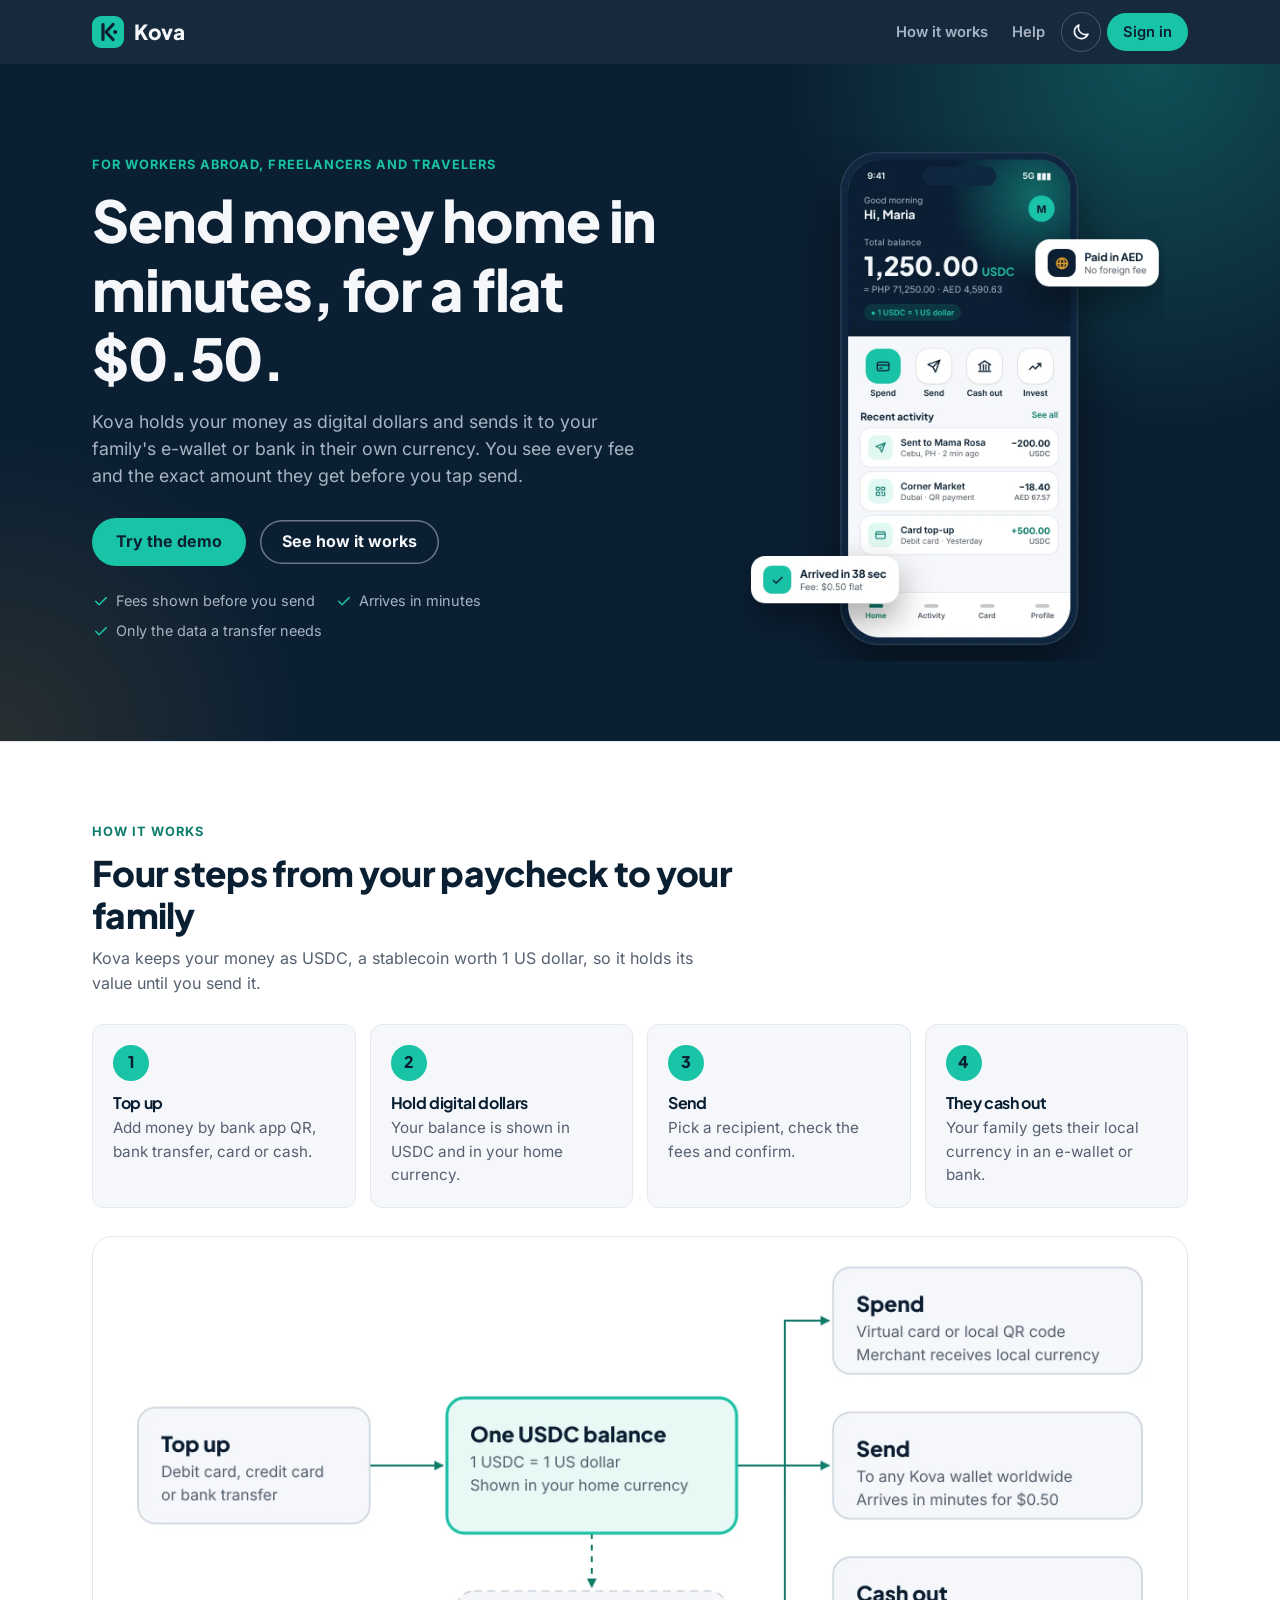
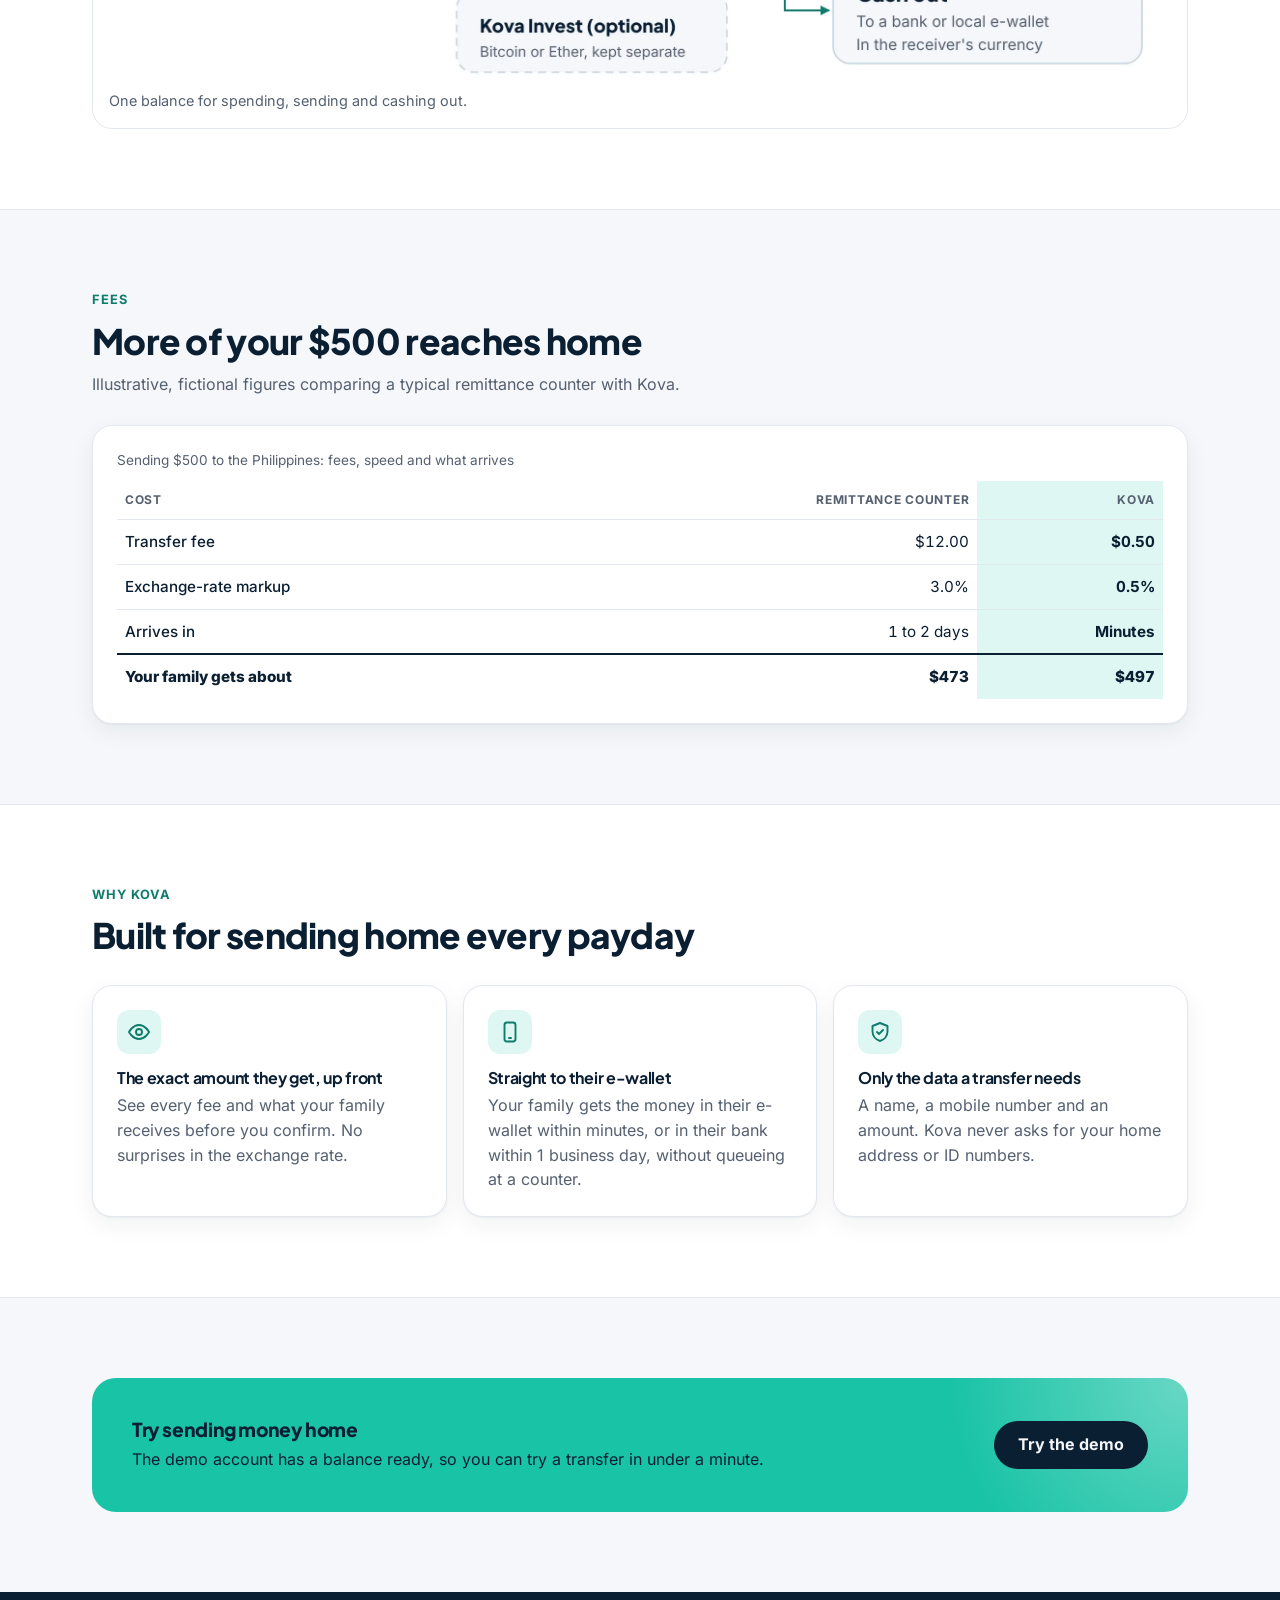
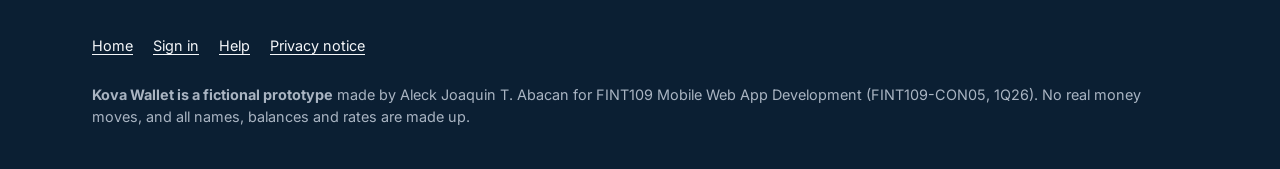
==== commit 49127bdc: "Add files via upload" ====
--- a/index.html
+++ b/index.html
@@ -118,7 +118,7 @@
           <article class="feature">
             <svg class="icon" viewBox="0 0 24 24" aria-hidden="true"><rect x="6.5" y="2.5" width="11" height="19" rx="2.5"/><path d="M11 18h2"/></svg>
             <h3>Straight to their e-wallet</h3>
-            <p>Your family cashes out to their e-wallet or bank in minutes, without queueing at a counter.</p>
+            <p>Your family gets the money in their e-wallet within minutes, or in their bank within 1 business day, without queueing at a counter.</p>
           </article>
           <article class="feature">
             <svg class="icon" viewBox="0 0 24 24" aria-hidden="true"><path d="M12 3 4.5 6v5.5c0 4.5 3.2 8.2 7.5 9.5 4.3-1.3 7.5-5 7.5-9.5V6L12 3z"/><path d="m9 12 2 2 4-4"/></svg>
--- a/css/style.css
+++ b/css/style.css
@@ -45,6 +45,8 @@
   --on-accent: #0B1F33;     /* text on mint or amber */
   --on-ink: #F5F7FA;        /* text on a --midnight background (inverse chips) */
   --pending: #8A5A00;
+  --on-error: #FFFFFF;      /* text on a red button */
+  --muted-tint: rgba(85, 96, 112, 0.14);  /* cancelled items */
   --chevron: url("data:image/svg+xml,%3Csvg xmlns='http://www.w3.org/2000/svg' viewBox='0 0 24 24' fill='none' stroke='%23556070' stroke-width='2' stroke-linecap='round' stroke-linejoin='round'%3E%3Cpath d='m6 9 6 6 6-6'/%3E%3C/svg%3E");
   --font-head: "Plus Jakarta Sans", system-ui, -apple-system, "Segoe UI", Roboto, sans-serif;
   --font-body: "Inter", system-ui, -apple-system, "Segoe UI", Roboto, sans-serif;
@@ -77,6 +79,8 @@
     --navy: #0F2438;
     --on-ink: #0B1F33;
     --pending: #FDB022;
+    --on-error: #0B1F33;
+    --muted-tint: rgba(161, 174, 190, 0.16);
     --shadow: 0 1px 2px rgba(0, 0, 0, 0.35), 0 8px 24px rgba(0, 0, 0, 0.35);
     --chevron: url("data:image/svg+xml,%3Csvg xmlns='http://www.w3.org/2000/svg' viewBox='0 0 24 24' fill='none' stroke='%23A1AEBE' stroke-width='2' stroke-linecap='round' stroke-linejoin='round'%3E%3Cpath d='m6 9 6 6 6-6'/%3E%3C/svg%3E");
     color-scheme: dark;
@@ -99,6 +103,8 @@
   --navy: #0F2438;
   --on-ink: #0B1F33;
   --pending: #FDB022;
+  --on-error: #0B1F33;
+  --muted-tint: rgba(161, 174, 190, 0.16);
   --shadow: 0 1px 2px rgba(0, 0, 0, 0.35), 0 8px 24px rgba(0, 0, 0, 0.35);
   --chevron: url("data:image/svg+xml,%3Csvg xmlns='http://www.w3.org/2000/svg' viewBox='0 0 24 24' fill='none' stroke='%23A1AEBE' stroke-width='2' stroke-linecap='round' stroke-linejoin='round'%3E%3Cpath d='m6 9 6 6 6-6'/%3E%3C/svg%3E");
   color-scheme: dark;
@@ -2287,6 +2293,299 @@
   color: var(--slate);
 }
 
+/* ---------- 12b. Receipts, cancelling and reopening ---------- */
+/* Danger buttons: cancelling a transfer or top-up */
+.btn-danger {
+  background: var(--error);
+  color: var(--on-error);
+}
+
+.btn-danger:hover {
+  background: var(--error);
+  color: var(--on-error);
+  box-shadow: 0 0 0 3px var(--error-tint);
+}
+
+.btn-danger-outline {
+  background: var(--white);
+  color: var(--error);
+  box-shadow: inset 0 0 0 1.5px var(--error);
+}
+
+.btn-danger-outline:hover {
+  color: var(--error);
+  background: var(--error-tint);
+}
+
+.text-danger {
+  color: var(--error);
+}
+
+/* "Are you sure?" box under a cancel button */
+.confirm-box {
+  margin-top: 14px;
+  padding: 14px 16px;
+  border-radius: var(--radius-sm);
+  background: var(--error-tint);
+  border: 1px solid var(--error);
+  text-align: left;
+}
+
+.confirm-box p {
+  margin: 0;
+  font-weight: 600;
+}
+
+.confirm-actions {
+  display: grid;
+  gap: 10px;
+  margin-top: 12px;
+}
+
+@media (min-width: 480px) {
+  .confirm-actions {
+    grid-template-columns: 1fr 1fr;
+  }
+}
+
+/* Cancelled items read as void */
+.status.cancelled {
+  background: var(--muted-tint);
+  color: var(--slate);
+}
+
+.is-cancelled .col-amount,
+.is-cancelled .col-local,
+.tx.is-cancelled .tx-amount > span {
+  color: var(--slate);
+  text-decoration: line-through;
+}
+
+.done-icon.is-cancelled {
+  background: var(--muted-tint);
+  color: var(--slate);
+}
+
+/* Review page with nothing to review */
+.empty-panel {
+  text-align: center;
+}
+
+.empty-panel p {
+  margin-top: 8px;
+  color: var(--slate);
+}
+
+/* Notices: signed out, or a top-up still waiting for payment */
+#sign-in-needed {
+  margin: 14px 0 0;
+}
+
+.pending-note {
+  margin: 0 0 16px;
+}
+
+.pending-note a {
+  font-weight: 700;
+}
+
+/* "Coming up" items open the transfer or the payment details */
+a.scheduled {
+  color: inherit;
+  text-decoration: none;
+  border-radius: var(--radius-sm);
+}
+
+a.scheduled::after {
+  content: "";
+  flex: none;
+  width: 20px;
+  height: 20px;
+  margin-left: auto;
+  background: var(--chevron) center / 20px no-repeat;
+  transform: rotate(-90deg);
+}
+
+@media (hover: hover) {
+  a.scheduled:hover b {
+    text-decoration: underline;
+    text-underline-offset: 3px;
+  }
+}
+
+/* Activity rows open a receipt */
+.table-hint {
+  margin: 0 0 4px;
+  color: var(--slate);
+  font-size: 0.85rem;
+}
+
+.row-open {
+  display: inline-block;
+  min-height: 28px;     /* at least a 24px target, even in the tight table on desktops */
+  padding: 3px 0;
+  border: 0;
+  background: none;
+  color: inherit;
+  font: inherit;
+  font-weight: inherit;
+  text-align: left;
+  text-decoration: underline;
+  text-decoration-color: var(--line-strong);
+  text-underline-offset: 4px;
+  cursor: pointer;
+}
+
+#activity-body tr {
+  cursor: pointer;
+}
+
+@media (hover: hover) {
+  #activity-body tr:hover > * {
+    background: var(--cloud);
+  }
+
+  .row-open:hover {
+    text-decoration-color: currentColor;
+  }
+}
+
+/* The receipt dialog */
+.receipt {
+  width: calc(100% - 32px);
+  max-width: 440px;
+  max-height: calc(100% - 32px);
+  overflow: auto;
+  padding: 20px;
+  border: 1px solid var(--line);
+  border-radius: var(--radius);
+  background: var(--white);
+  color: var(--midnight);
+  box-shadow: var(--shadow);
+}
+
+.receipt::backdrop {
+  background: rgba(8, 18, 28, 0.6);
+}
+
+/* Browsers without showModal (Safari before 15.4) still show it on top */
+.receipt.is-fallback {
+  position: fixed;
+  top: 50%;
+  left: 50%;
+  z-index: 100;
+  margin: 0;
+  transform: translate(-50%, -50%);
+}
+
+.receipt-head {
+  display: flex;
+  align-items: flex-start;
+  justify-content: space-between;
+  gap: 12px;
+}
+
+.receipt-kicker {
+  margin: 0;
+  color: var(--slate);
+  font-size: 0.78rem;
+  font-weight: 700;
+  letter-spacing: 0.06em;
+  text-transform: uppercase;
+}
+
+.receipt h2 {
+  margin: 2px 0 0;
+  font-size: 1.3rem;
+}
+
+.icon-button {
+  display: inline-grid;
+  flex: none;
+  place-items: center;
+  width: 44px;
+  height: 44px;
+  padding: 0;
+  border: 0;
+  border-radius: 50%;
+  background: var(--cloud);
+  color: var(--midnight);
+  cursor: pointer;
+}
+
+.icon-button .icon {
+  width: 20px;
+  height: 20px;
+}
+
+.receipt-amount {
+  display: flex;
+  flex-wrap: wrap;
+  align-items: center;
+  gap: 4px 12px;
+  margin: 12px 0 4px;
+  font-size: 1.5rem;
+  font-weight: 800;
+  font-variant-numeric: tabular-nums;
+}
+
+.receipt .summary-list div {
+  padding: 9px 0;
+}
+
+.receipt-ref {
+  margin-top: 14px;
+  padding: 12px 14px;
+  border-radius: var(--radius-sm);
+  background: var(--cloud);
+}
+
+.receipt-ref-label {
+  margin: 0;
+  color: var(--slate);
+  font-size: 0.8rem;
+  font-weight: 700;
+}
+
+.receipt-ref-row {
+  display: flex;
+  flex-wrap: wrap;
+  align-items: center;
+  justify-content: space-between;
+  gap: 8px 12px;
+  margin: 4px 0 0;
+}
+
+.receipt-ref .reference {
+  margin: 0;
+  padding: 0;
+  background: none;
+  overflow-wrap: anywhere;
+}
+
+.receipt-actions {
+  display: grid;
+  gap: 10px;
+  margin-top: 16px;
+}
+
+.receipt .sample-note {
+  text-align: center;
+}
+
+@media (forced-colors: active) {
+  .receipt,
+  .confirm-box,
+  .status.cancelled {
+    border: 1px solid CanvasText;
+  }
+
+  .btn-danger,
+  .btn-danger-outline {
+    border-color: ButtonText;
+  }
+}
+
 /* ---------- 13. Tablet (768px and up) ---------- */
 /* Phones: cards that sit in these groups stack with the same spacing as the rest of the page */
 .dash-grid,
